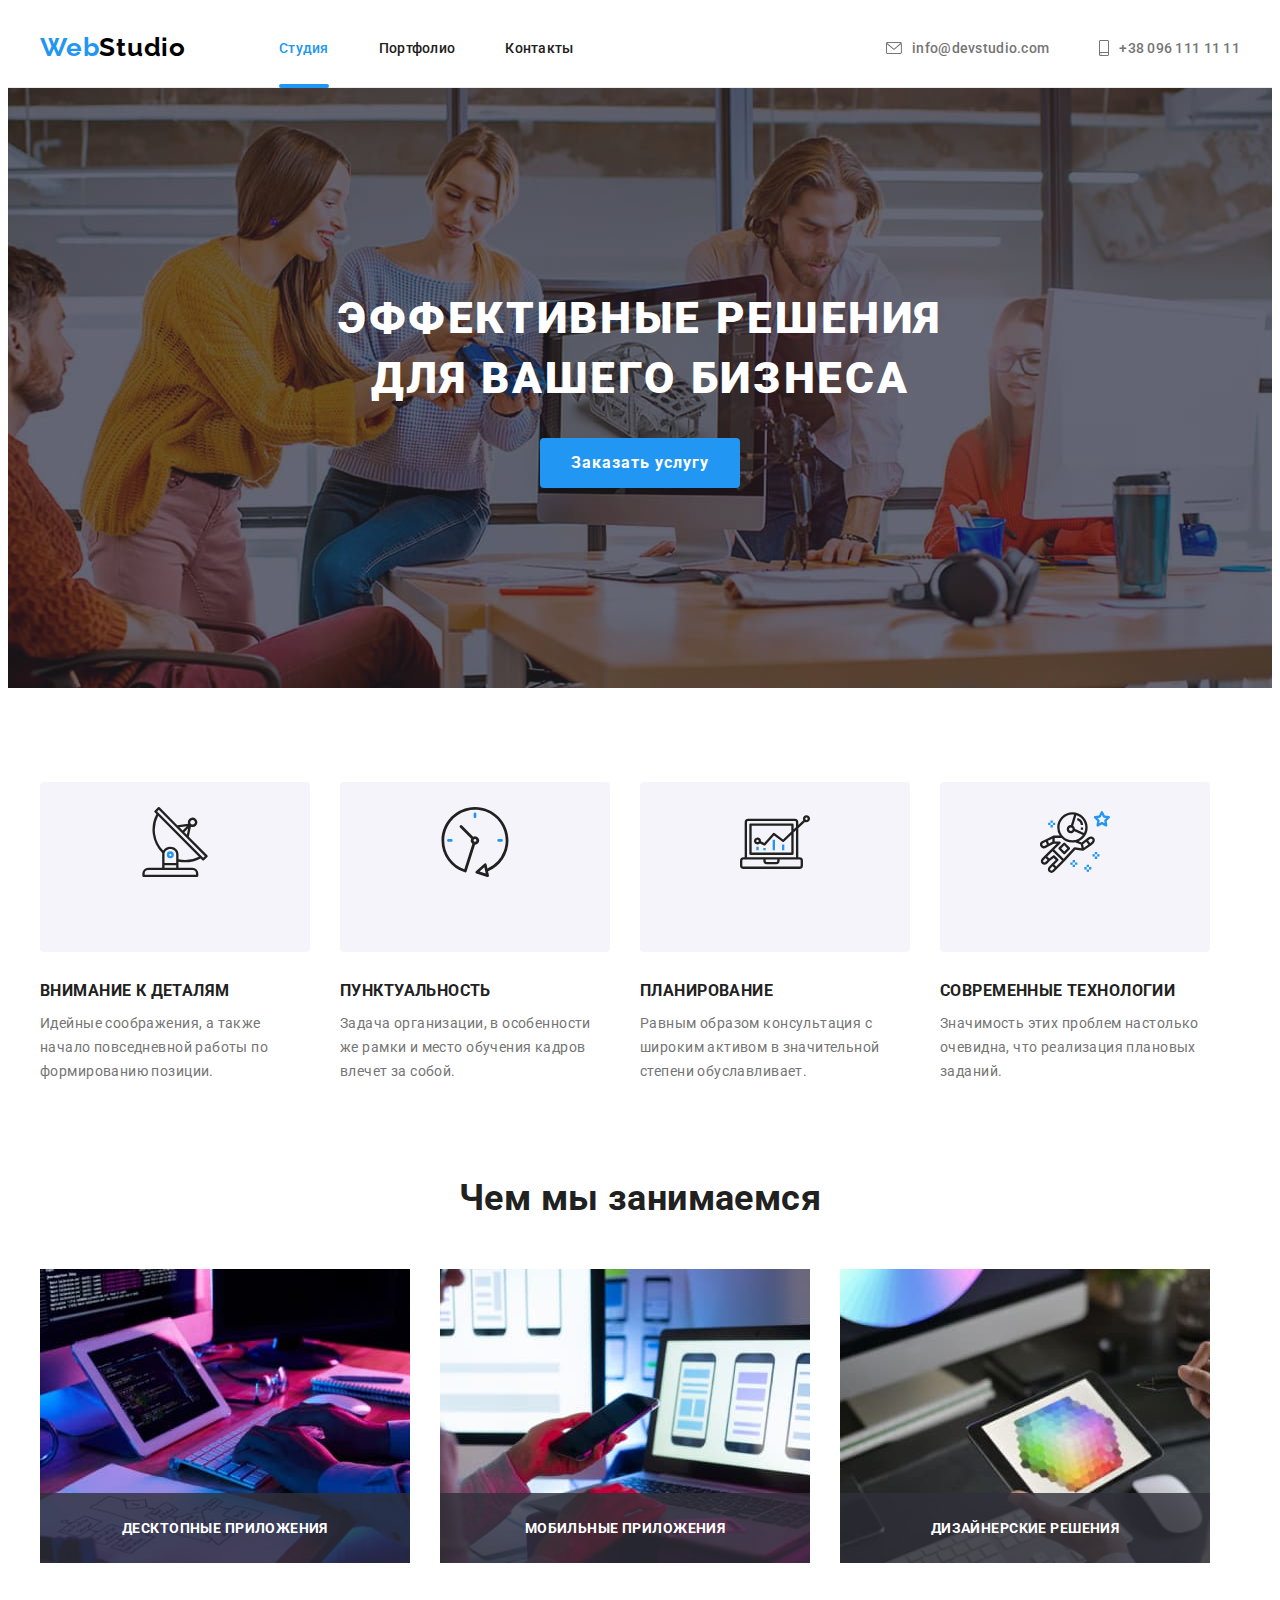
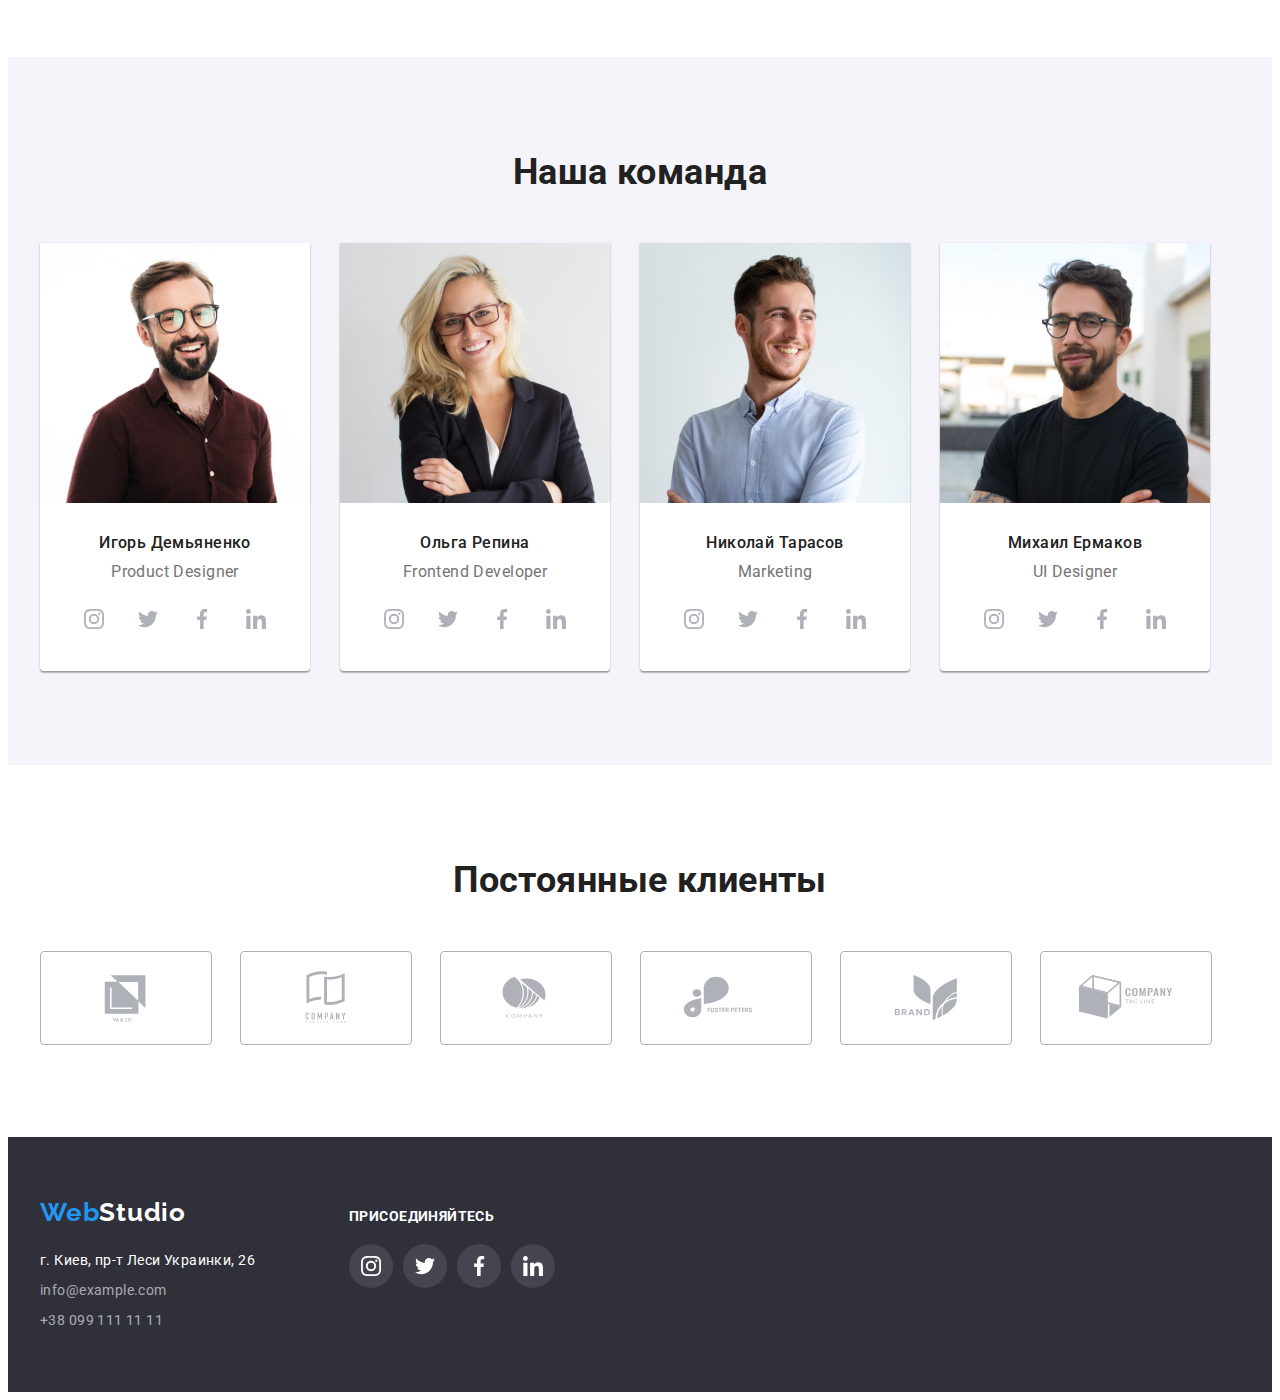
==== index.html @ 2c1c2d13 "Створює проект для HW6" ====
<!DOCTYPE html>
<html lang="ru">
  <head>
    <meta charset="UTF-8" />
    <meta http-equiv="X-UA-Compatible" content="IE=edge" />
    <meta name="viewport" content="width=device-width, initial-scale=1.0" />
    <link rel="preconnect" href="https://fonts.googleapis.com" />
    <link rel="preconnect" href="https://fonts.gstatic.com" crossorigin />
    <link
      href="https://fonts.googleapis.com/css2?family=Raleway:wght@700&family=Roboto:wght@400;500;700;900&display=swap"
      rel="stylesheet"
    />
    <link
      rel="stylesheet"
      href="https://cdnjs.cloudflare.com/ajax/libs/modern-normalize/1.1.0/modern-normalize.min.css"
      integrity="sha512-wpPYUAdjBVSE4KJnH1VR1HeZfpl1ub8YT/NKx4PuQ5NmX2tKuGu6U/JRp5y+Y8XG2tV+wKQpNHVUX03MfMFn9Q=="
      crossorigin="anonymous"
      referrerpolicy="no-referrer"
    />
    <link rel="stylesheet" href="./css/styles.css" />
    <title>WebStudio</title>
  </head>

  <body>
    <!-- Шапка сайта -->
    <header class="header">
      <div class="container header-container">
        <a href="./index.html" class="logo link">Web<span class="logo2">Studio</span></a>
        <nav>
          <ul class="nav-list list">
            <li class="nav-list-item">
              <a href="./index.html" class="link nav-link current">Студия</a>
            </li>
            <li class="nav-list-item">
              <a href="./portfolio.html" class="link nav-link">Портфолио</a>
            </li>
            <li class="nav-list-item"><a href="" class="link nav-link">Контакты</a></li>
          </ul>
        </nav>
        <ul class="list header-contact">
          <li class="header-contact-item">
            <a href="mailto:info@devstudio.com" class="link nav-link-mail">
              <svg class="header-contact-icon" width="16" height="12">
                <use href="./images/icons.svg#icon-envelope"></use>
              </svg>
              info@devstudio.com
            </a>
          </li>
          <li class="header-contact-item">
            <a href="tel:+380961111111" class="link nav-link-tel">
              <svg class="header-contact-icon" width="10" height="16">
                <use href="./images/icons.svg#icon-smartphone"></use>
              </svg>
              +38 096 111 11 11
            </a>
          </li>
        </ul>
      </div>
    </header>

    <!-- Основной контент -->
    <main>
      <!-- Главный заголовок -->
      <section class="hero">
        <div class="container hero-container">
          <h1 class="hero-title">Эффективные решения для вашего бизнеса</h1>
          <button type="button" class="hero-btn" data-modal-open>Заказать услугу</button>
        </div>
      </section>
      <!-- Наши преимущества -->
      <section class="advantage">
        <div class="container advantage-container">
          <h2 class="advantage-title">Наши преимущества</h2>
          <ul class="advantage-list list">
            <li class="advantage-item">
              <div class="advantage-icon-bg">
                <svg width="70" height="70">
                  <use href="./images/icons.svg#icon-antenna"></use>
                </svg>
              </div>
              <h3 class="advantage-item-title">Внимание к деталям</h3>
              <p class="advantage-item-text">
                Идейные соображения, а также начало повседневной работы по формированию позиции.
              </p>
            </li>
            <li class="advantage-item">
              <div class="advantage-icon-bg">
                <svg width="70" height="70">
                  <use href="./images/icons.svg#icon-clock"></use>
                </svg>
              </div>
              <h3 class="advantage-item-title">Пунктуальность</h3>
              <p class="advantage-item-text">
                Задача организации, в особенности же рамки и место обучения кадров влечет за собой.
              </p>
            </li>
            <li class="advantage-item">
              <div class="advantage-icon-bg">
                <svg width="70" height="70">
                  <use href="./images/icons.svg#icon-diagram"></use>
                </svg>
              </div>
              <h3 class="advantage-item-title">Планирование</h3>
              <p class="advantage-item-text">
                Равным образом консультация с широким активом в значительной степени обуславливает.
              </p>
            </li>
            <li class="advantage-item">
              <div class="advantage-icon-bg">
                <svg width="70" height="70">
                  <use href="./images/icons.svg#icon-astronaut"></use>
                </svg>
              </div>
              <h3 class="advantage-item-title">Современные технологии</h3>
              <p class="advantage-item-text">
                Значимость этих проблем настолько очевидна, что реализация плановых заданий.
              </p>
            </li>
          </ul>
        </div>
      </section>
      <!-- Чем мы занимаемся -->
      <section class="work">
        <div class="container work-container">
          <h2 class="work-title">Чем мы занимаемся</h2>
          <ul class="list work-list">
            <li class="work-list-item">
              <img
                src="./images/img1.jpg"
                alt="Программист пишет код"
                width="370"
                class="work-list-img"
              />
              <h3 class="work-item-title">Десктопные приложения</h3>
            </li>
            <li class="work-list-item">
              <img
                src="./images/img2.jpg"
                alt="Девушка держит в руках телефон и работает за ноутбуком"
                width="370"
                class="work-list-img"
              />
              <h3 class="work-item-title">Мобильные приложения</h3>
            </li>
            <li class="work-list-item">
              <img
                src="./images/img3.jpg"
                alt="Девушка держит в руках планшет, на котором отображается палитра цветов"
                width="370"
                class="work-list-img"
              />
              <h3 class="work-item-title">Дизайнерские решения</h3>
            </li>
          </ul>
        </div>
      </section>
      <!-- Наша команда -->
      <section class="team">
        <div class="container team-container">
          <h2 class="team-title">Наша команда</h2>
          <ul class="list team-list">
            <li class="team-list-item">
              <img
                src="./images/team1.jpg"
                alt="Фото Игоря Демьяненко"
                width="270"
                class="team-list-img"
              />
              <div class="team-card-title">
                <h3 class="team-item-title">Игорь Демьяненко</h3>
                <p class="team-item-text">Product Designer</p>
                <ul class="team-card-social-list">
                  <li class="social-list-item list">
                    <a href="" class="social-list-link">
                      <svg class="team-social-icon" width="20" height="20">
                        <use href="./images/icons.svg#icon-instagram"></use>
                      </svg>
                    </a>
                  </li>
                  <li class="social-list-item list">
                    <a href="" class="social-list-link">
                      <svg class="team-social-icon" width="20" height="20">
                        <use href="./images/icons.svg#icon-twitter"></use>
                      </svg>
                    </a>
                  </li>
                  <li class="social-list-item list">
                    <a href="" class="social-list-link">
                      <svg class="team-social-icon" width="20" height="20">
                        <use href="./images/icons.svg#icon-facebook"></use>
                      </svg>
                    </a>
                  </li>
                  <li class="social-list-item list">
                    <a href="" class="social-list-link">
                      <svg class="team-social-icon" width="20" height="20">
                        <use href="./images/icons.svg#icon-linkedin"></use>
                      </svg>
                    </a>
                  </li>
                </ul>
              </div>
            </li>
            <li class="team-list-item">
              <img
                src="./images/team2.jpg"
                alt="Фото Ольги Репиной"
                width="270"
                class="team-list-img"
              />
              <div class="team-card-title">
                <h3 class="team-item-title">Ольга Репина</h3>
                <p class="team-item-text">Frontend Developer</p>
                <ul class="team-card-social-list">
                  <li class="social-list-item list">
                    <a href="" class="social-list-link">
                      <svg class="team-social-icon" width="20" height="20">
                        <use href="./images/icons.svg#icon-instagram"></use>
                      </svg>
                    </a>
                  </li>
                  <li class="social-list-item list">
                    <a href="" class="social-list-link">
                      <svg class="team-social-icon" width="20" height="20">
                        <use href="./images/icons.svg#icon-twitter"></use>
                      </svg>
                    </a>
                  </li>
                  <li class="social-list-item list">
                    <a href="" class="social-list-link">
                      <svg class="team-social-icon" width="20" height="20">
                        <use href="./images/icons.svg#icon-facebook"></use>
                      </svg>
                    </a>
                  </li>
                  <li class="social-list-item list">
                    <a href="" class="social-list-link">
                      <svg class="team-social-icon" width="20" height="20">
                        <use href="./images/icons.svg#icon-linkedin"></use>
                      </svg>
                    </a>
                  </li>
                </ul>
              </div>
            </li>
            <li class="team-list-item">
              <img
                src="./images/team3.jpg"
                alt="Фото Николая Тарасова"
                width="270"
                class="team-list-img"
              />
              <div class="team-card-title">
                <h3 class="team-item-title">Николай Тарасов</h3>
                <p class="team-item-text">Marketing</p>
                <ul class="team-card-social-list">
                  <li class="social-list-item list">
                    <a href="" class="social-list-link">
                      <svg class="team-social-icon" width="20" height="20">
                        <use href="./images/icons.svg#icon-instagram"></use>
                      </svg>
                    </a>
                  </li>
                  <li class="social-list-item list">
                    <a href="" class="social-list-link">
                      <svg class="team-social-icon" width="20" height="20">
                        <use href="./images/icons.svg#icon-twitter"></use>
                      </svg>
                    </a>
                  </li>
                  <li class="social-list-item list">
                    <a href="" class="social-list-link">
                      <svg class="team-social-icon" width="20" height="20">
                        <use href="./images/icons.svg#icon-facebook"></use>
                      </svg>
                    </a>
                  </li>
                  <li class="social-list-item list">
                    <a href="" class="social-list-link">
                      <svg class="team-social-icon" width="20" height="20">
                        <use href="./images/icons.svg#icon-linkedin"></use>
                      </svg>
                    </a>
                  </li>
                </ul>
              </div>
            </li>
            <li class="team-list-item">
              <img
                src="./images/team4.jpg"
                alt="Фото Михаила Ермакова"
                width="270"
                class="team-list-img"
              />
              <div class="team-card-title">
                <h3 class="team-item-title">Михаил Ермаков</h3>
                <p class="team-item-text">UI Designer</p>
                <ul class="team-card-social-list">
                  <li class="social-list-item list">
                    <a href="" class="social-list-link">
                      <svg class="team-social-icon" width="20" height="20">
                        <use href="./images/icons.svg#icon-instagram"></use>
                      </svg>
                    </a>
                  </li>
                  <li class="social-list-item list">
                    <a href="" class="social-list-link">
                      <svg class="team-social-icon" width="20" height="20">
                        <use href="./images/icons.svg#icon-twitter"></use>
                      </svg>
                    </a>
                  </li>
                  <li class="social-list-item list">
                    <a href="" class="social-list-link">
                      <svg class="team-social-icon" width="20" height="20">
                        <use href="./images/icons.svg#icon-facebook"></use>
                      </svg>
                    </a>
                  </li>
                  <li class="social-list-item list">
                    <a href="" class="social-list-link">
                      <svg class="team-social-icon" width="20" height="20">
                        <use href="./images/icons.svg#icon-linkedin"></use>
                      </svg>
                    </a>
                  </li>
                </ul>
              </div>
            </li>
          </ul>
        </div>
      </section>
      <!-- Наши клиенты -->
      <section class="clients">
        <div class="container clients-container">
          <h2 class="clients-title">Постоянные клиенты</h2>
          <ul class="clients-list list">
            <li class="clients-list-item">
              <a href="" class="clients-list-link link">
                <svg class="clients-icon" width="106" height="60">
                  <use href="./images/icons.svg#icon-client1"></use>
                </svg>
              </a>
            </li>
            <li class="clients-list-item">
              <a href="" class="clients-list-link link">
                <svg class="clients-icon" width="106" height="60">
                  <use href="./images/icons.svg#icon-client2"></use>
                </svg>
              </a>
            </li>
            <li class="clients-list-item">
              <a href="" class="clients-list-link link">
                <svg class="clients-icon" width="106" height="60">
                  <use href="./images/icons.svg#icon-client3"></use>
                </svg>
              </a>
            </li>
            <li class="clients-list-item">
              <a href="" class="clients-list-link link">
                <svg class="clients-icon" width="106" height="60">
                  <use href="./images/icons.svg#icon-client4"></use>
                </svg>
              </a>
            </li>
            <li class="clients-list-item">
              <a href="" class="clients-list-link link">
                <svg class="clients-icon" width="106" height="60">
                  <use href="./images/icons.svg#icon-client5"></use>
                </svg>
              </a>
            </li>
            <li class="clients-list-item">
              <a href="" class="clients-list-link link">
                <svg class="clients-icon" width="106" height="60">
                  <use href="./images/icons.svg#icon-client6"></use>
                </svg>
              </a>
            </li>
          </ul>
        </div>
      </section>
    </main>

    <!-- Футер -->
    <footer class="footer">
      <div class="container footer-container">
        <div>
          <a href="./index.html" class="logo link logo-footer"
            >Web<span class="footer-logo2">Studio</span></a
          >
          <address class="address">
            <ul class="list address-list">
              <li class="address-list-item">
                <a
                  href="https://www.google.com/maps/place/%D0%B1%D1%83%D0%BB%D1%8C%D0%B2%D0%B0%D1%80+%D0%9B%D0%B5%D1%81%D1%96+%D0%A3%D0%BA%D1%80%D0%B0%D1%97%D0%BD%D0%BA%D0%B8,+26,+%D0%9A%D0%B8%D1%97%D0%B2,+02000/@50.4262953,30.5384616,18z/data=!4m13!1m7!3m6!1s0x40d4cf0e033ecbe9:0x57a4dffefec77da0!2z0LHRg9C70YzQstCw0YAg0JvQtdGB0ZYg0KPQutGA0LDRl9C90LrQuCwgMjYsINCa0LjRl9CyLCAwMjAwMA!3b1!8m2!3d50.4265807!4d30.5383858!3m4!1s0x40d4cf0e033ecbe9:0x57a4dffefec77da0!8m2!3d50.4265807!4d30.5383858?hl=uk"
                  target="_blank"
                  class="link footer-link"
                >
                  г. Киев, пр-т Леси Украинки, 26
                </a>
              </li>
              <li class="address-list-item">
                <a href="mailto:info@example.com" class="link footer-link transparency"
                  >info@example.com</a
                >
              </li>
              <li class="address-list-item">
                <a href="tel:+380991111111" class="link footer-link transparency"
                  >+38 099 111 11 11</a
                >
              </li>
            </ul>
          </address>
        </div>
        <div class="join">
          <h3 class="join-title">Присоединяйтесь</h3>
          <ul class="join-social-list">
            <li class="social-list-item list">
              <a href="" class="join-list-link link">
                <svg class="join-social-icon" width="20" height="20">
                  <use href="./images/icons.svg#icon-instagram"></use>
                </svg>
              </a>
            </li>
            <li class="social-list-item list">
              <a href="" class="join-list-link link">
                <svg class="join-social-icon" width="20" height="20">
                  <use href="./images/icons.svg#icon-twitter"></use>
                </svg>
              </a>
            </li>
            <li class="social-list-item list">
              <a href="" class="join-list-link link">
                <svg class="join-social-icon" width="20" height="20">
                  <use href="./images/icons.svg#icon-facebook"></use>
                </svg>
              </a>
            </li>
            <li class="social-list-item list">
              <a href="" class="join-list-link link">
                <svg class="join-social-icon" width="20" height="20">
                  <use href="./images/icons.svg#icon-linkedin"></use>
                </svg>
              </a>
            </li>
          </ul>
        </div>
      </div>
    </footer>

    <!-- Бэкдроп и модальное окно -->
    <div class="backdrop is-hidden" data-modal>
      <div class="modal">
        <button type="button" class="icon-close-modal" data-modal-close>
          <svg class="clients-icon" width="12" height="12">
            <use href="./images/icons.svg#icon-close-modal"></use>
          </svg>
        </button>
      </div>
    </div>
    <script src="./js/modal.js"></script>
  </body>
</html>
---- css/styles.css ----
:root {
  --bg-color: #ffffff;
  --title-text-color: #212121;
  --content-text-color: #757575;
  --text-hover-color: #2196f3;
  --btn-color: #2196f3;
  --btn-filter-color: #f5f4fa;
  --btn-color-hover: #188ce8;
  --btn-text-first-color: #ffffff;
  --btn-text-second-color: #212121;
  --logo2-color: #000000;
  --logo2-color-footer: #ffffff;
  --color-transparency: rgba(255, 255, 255, 0.6);
  --hero-bg-color: #c4c4c4;
  --hero-gradient: rgba(47, 48, 58, 0.4);
  --header-border-color: #ececec;
  --team-bg-color: #f5f4fa;
  --advantage-item-bg: #f5f4fa;
  --team-icon-color: #afb1b8;
  --team-icon-color-hover: #ffffff;
  --team-icon-bg-color-hover: #2196f3;
  --clients-item: #afb1b8;
  --clients-item-hover: #2196f3;
  --footer-bg-color: #2f303a;
  --join-icon-bg-color: rgba(255, 255, 255, 0.1);
  --cubic: cubic-bezier(0.4, 0, 0.2, 1);
}

body {
  font-family: 'Roboto', sans-serif;
  color: var(--content-text-color);
  font-size: 14px;
  font-weight: 400;
  letter-spacing: 0.03em;
  background-color: var(--bg-color);
}

/* ----------Убирает подчеркивание с линков---------- */
.link {
  text-decoration: none;
}
/* -----------Убирает маркеры в списках------------ */
.list {
  list-style: none;
}

/*------------- Делает картинки блочными элементами------------ */
img {
  display: block;
}

/* ----Сбрасывает отступы у заголовков, абзацев и списков---- */
p,
h1,
h2,
h3,
h4,
h5,
h6 {
  margin: 0;
}

ul {
  margin: 0;
  padding: 0;
}
/* ------------Контейнер ----------------*/
.container {
  width: 1200px;
  padding-left: 15px;
  padding-right: 15px;
  margin: 0 auto;
  /* outline: 1px solid black; */
}

/* ---------------LOGO-------------- */
.logo {
  margin-right: 93px;
  font-family: Raleway;
  font-weight: 700;
  font-size: 26px;
  line-height: calc(31 / 26);
  letter-spacing: 0.03em;
  color: var(--text-hover-color);
}

.logo2 {
  color: var(--logo2-color);
}

.footer-logo2 {
  color: var(--logo2-color-footer);
}

/* ------------------NAVIGATION------------------- */
.header {
  border-bottom: 1px solid var(--header-border-color);
}

.header-container {
  display: flex;
  align-items: center;
}

.nav-list {
  display: flex;
}

/* .nav-list-item {
} */

.header-contact {
  display: flex;
  align-items: center;
  margin-left: auto;
}

.header-contact-item:last-child {
  margin-left: 50px;
}

.nav-link {
  display: block;
  position: relative;
  padding-top: 32px;
  padding-bottom: 31px;
  font-weight: 500;
  line-height: calc(16 / 14);
  letter-spacing: 0.02em;
  color: var(--title-text-color);
  transition-property: color;
  transition-duration: 250ms;
  transition-timing-function: cubic-bezier(0.4, 0, 0.2, 1);
}
.nav-list-item:not(:last-child) {
  margin-right: 50px;
}

.nav-link:hover,
.nav-link:focus,
.nav-link-mail:hover,
.nav-link-mail:focus,
.nav-link-tel:hover,
.nav-link-tel:focus {
  color: var(--text-hover-color);
}

.nav-link-mail,
.nav-link-tel {
  display: flex;
  align-items: center;
  padding-top: 32px;
  padding-bottom: 31px;
  font-family: 'Roboto', sans-serif;
  font-weight: 500;
  font-size: 14px;
  line-height: calc(16 / 14);
  letter-spacing: 0.02em;
  color: var(--content-text-color);
  transition-property: color;
  transition-duration: 250ms;
  transition-timing-function: cubic-bezier(0.4, 0, 0.2, 1);
}

.header-contact-icon {
  margin-right: 10px;
  fill: currentColor;
}

.current {
  color: var(--text-hover-color);
}

.current::after {
  content: '';
  display: block;
  position: absolute;
  width: 100%;
  height: 4px;
  margin-top: 28px;
  background-color: var(--text-hover-color);
  border-radius: 2px;
}

/* -------------------HERO------------------ */

.hero {
  padding-top: 200px;
  padding-bottom: 200px;
  background-color: var(--hero-bg-color);
  background-image: linear-gradient(var(--hero-gradient), var(--hero-gradient)),
    url('../images/hero.jpg');
  background-repeat: no-repeat;
  background-position: center;
  background-size: 1600px;
}

.hero-title {
  margin: 0 auto 30px;
  width: 696px;
  font-weight: 900;
  font-size: 44px;
  line-height: calc(60 / 44);
  text-align: center;
  letter-spacing: 0.06em;
  text-transform: uppercase;
  color: var(--bg-color);
}

.hero-btn {
  display: block;
  margin: 0 auto;
  cursor: pointer;
  width: 200px;
  height: 50px;
  border-radius: 4px;
  background-color: var(--btn-color);
  border: none;
  font-family: Roboto;
  font-weight: 700;
  font-size: 16px;
  line-height: calc(30 / 16);
  text-align: center;
  letter-spacing: 0.06em;
  color: var(--btn-text-first-color);
  transition-property: background-color;
  transition-duration: 250ms;
  transition-timing-function: cubic-bezier(0.4, 0, 0.2, 1);
}

.hero-btn:focus,
.hero-btn:hover {
  background-color: var(--btn-color-hover);
}

/* ---------------ADVANTAGES------------- */
.advantage {
  padding-top: 94px;
}

.advantage-list {
  display: flex;
}

.advantage-item {
  width: 270px;
}

.advantage-icon-bg {
  display: flex;
  padding-top: 25px;
  padding-right: 100px;
  padding-bottom: 25px;
  padding-left: 100px;
  height: 120px;
  margin-bottom: 30px;
  background-color: var(--advantage-item-bg);
  border-radius: 4px;
}

.advantage-item:not(:last-child) {
  margin-right: 30px;
}

.advantage-title {
  position: absolute;
  white-space: nowrap;
  width: 1px;
  height: 1px;
  overflow: hidden;
  border: 0;
  padding: 0;
  clip: rect(0 0 0 0);
  clip-path: inset(50%);
  margin: -1px;
}

.advantage-item-title {
  margin-bottom: 10px;
  font-weight: 700;
  line-height: calc(16 / 14);
  text-transform: uppercase;
  color: var(--title-text-color);
}

.advantage-item-text {
  line-height: calc(24 / 14);
}

/* -------------OUR WORK------------- */
.work {
  padding-top: 94px;
  padding-bottom: 94px;
}

.work-title {
  margin-bottom: 50px;
  text-align: center;
  font-weight: 700;
  font-size: 36px;
  line-height: calc(42 / 36);
  color: var(--title-text-color);
}

.work-list {
  display: flex;
}

.work-list-item {
  position: relative;
}

.work-list-item:not(:last-child) {
  margin-right: 30px;
}

.work-item-title {
  position: absolute;
  width: 100%;
  bottom: 0;
  font-style: normal;
  font-weight: 700;
  font-size: 14px;
  line-height: calc(16 / 14);
  text-align: center;
  text-transform: uppercase;
  color: var(--btn-text-first-color);
  padding-top: 27px;
  padding-bottom: 27px;
  background-color: rgba(47, 48, 58, 0.8);
}

/* ---------------OUR TEAM----------- */
.team {
  padding-top: 94px;
  padding-bottom: 94px;
  background-color: var(--team-bg-color);
}

.team-title {
  text-align: center;
  margin-bottom: 50px;
  font-weight: 700;
  font-size: 36px;
  line-height: calc(42 / 36);
  color: var(--title-text-color);
}

.team-list {
  display: flex;
}

.team-list-item {
  width: 270px;
}

.team-list-item:not(:last-child) {
  margin-right: 30px;
}

.team-card-title {
  padding-top: 30px;
  padding-bottom: 30px;
  padding-left: 32px;
  padding-right: 32px;
  background-color: #ffffff;
  box-shadow: 0px 1px 3px rgba(0, 0, 0, 0.12), 0px 1px 1px rgba(0, 0, 0, 0.14),
    0px 2px 1px rgba(0, 0, 0, 0.2);
  border-radius: 0px 0px 4px 4px;
}
.team-list-img {
  box-shadow: 0px 1px 3px rgba(0, 0, 0, 0.12), 0px 1px 1px rgba(0, 0, 0, 0.14),
    0px 2px 1px rgba(0, 0, 0, 0.2);
}

.team-item-title {
  text-align: center;
  margin-bottom: 10px;
  font-weight: 500;
  font-size: 16px;
  line-height: calc(19 / 16);
  color: var(--title-text-color);
}
.team-item-text {
  text-align: center;
  font-size: 16px;
  line-height: calc(19 / 16);
}

.team-card-social-list {
  display: flex;
  justify-content: center;
  margin-top: 16px;
}

.social-list-item:not(:last-child) {
  margin-right: 10px;
}

.social-list-link {
  display: flex;
  justify-content: center;
  align-items: center;
  width: 44px;
  height: 44px;
  border-radius: 50%;
  background-color: var(--bg-color);
  color: var(--team-icon-color);
  transition: background-color 250ms cubic-bezier(0.4, 0, 0.2, 1),
    color 250ms cubic-bezier(0.4, 0, 0.2, 1);
}

.social-list-link:hover,
.social-list-link:focus {
  background-color: var(--team-icon-bg-color-hover);
  color: var(--bg-color);
}

.team-social-icon {
  fill: currentColor;
}

/* --------------CLIENTS-------------- */

.clients {
  padding-top: 94px;
  padding-bottom: 94px;
  background-color: var(--bg-color);
}

.clients-title {
  text-align: center;
  margin-bottom: 50px;
  font-weight: 700;
  font-size: 36px;
  line-height: calc(42 / 36);
  color: var(--title-text-color);
}

.clients-list {
  display: flex;
}

.clients-list-item {
  width: 170px;
  height: 92px;
}

.clients-list-item:not(:last-child) {
  margin-right: 30px;
}

.clients-list-link {
  display: flex;
  width: 100%;
  height: 100%;
  justify-content: center;
  align-items: center;
  border: 1px solid var(--clients-item);
  border-radius: 4px;
  color: var(--clients-item);
  transition: border 250ms cubic-bezier(0.4, 0, 0.2, 1), color 250ms cubic-bezier(0.4, 0, 0.2, 1);
}

.clients-list-link:hover,
.clients-list-link:focus {
  border: 1px solid var(--clients-item-hover);
  color: var(--clients-item-hover);
}

.clients-icon {
  fill: currentColor;
}

/* ------------   FOOTER------------- */
.footer {
  padding-top: 60px;
  padding-bottom: 60px;
  background-color: var(--footer-bg-color);
}

.footer-container {
  display: flex;
  align-items: baseline;
}

.join {
  margin-left: 70px;
}

.join-social-list {
  display: flex;
  justify-content: center;
}

.join-list-link {
  display: flex;
  justify-content: center;
  align-items: center;
  width: 44px;
  height: 44px;
  border-radius: 50%;
  background-color: var(--join-icon-bg-color);
  color: var(--team-icon-color);
  transition-property: background-color;
  transition-duration: 250ms;
  transition-timing-function: cubic-bezier(0.4, 0, 0.2, 1);
}

.join-list-link:hover,
.join-list-link:focus {
  background-color: var(--team-icon-bg-color-hover);
}

.join-social-icon {
  fill: var(--logo2-color-footer);
}

.address {
  margin-top: 20px;
}

.address-list-item:not(:last-child) {
  margin-bottom: 6px;
}

.footer-link {
  font-style: normal;
  line-height: calc(24 / 14);
  color: var(--btn-text-first-color);
  transition-property: color;
  transition-duration: 250ms;
  transition-timing-function: cubic-bezier(0.4, 0, 0.2, 1);
}

.footer-link:hover,
.footer-link:focus {
  color: var(--text-hover-color);
}

.transparency {
  color: var(--color-transparency);
}

.join-title {
  margin-bottom: 20px;
  font-weight: 700;
  font-size: 14px;
  line-height: calc(16 / 14);
  text-transform: uppercase;
  color: var(--logo2-color-footer);
}

/* ------------BACKDROP AND MODAL----------------- */

.backdrop {
  position: fixed;
  top: 0;
  left: 0;
  width: 100%;
  height: 100%;
  background-color: rgba(0, 0, 0, 0.2);
  opacity: 1;
  transition: opacity 250ms var(--cubic);
}

.backdrop.is-hidden {
  visibility: hidden;
  opacity: 0;
  pointer-events: none;
}

.backdrop.is-hidden .modal {
  transform: translate(-50%, -50%) translateY(-40px);
}

.modal {
  position: absolute;
  width: 528px;
  height: 581px;
  top: 50%;
  left: 50%;
  transform: translate(-50%, -50%) translateY(0px);
  background-color: var(--bg-color);
  box-shadow: 0px 1px 3px rgba(0, 0, 0, 0.12), 0px 1px 1px rgba(0, 0, 0, 0.14),
    0px 2px 1px rgba(0, 0, 0, 0.2);
  border-radius: 4px;
  transition: transform 250ms var(--cubic);
}

.icon-close-modal {
  display: flex;
  justify-content: center;
  align-items: center;
  position: absolute;
  top: 8px;
  right: 8px;
  width: 30px;
  height: 30px;
  padding: 0;
  border-radius: 50%;
  background-color: var(--bg-color);
  border: 1px solid rgba(0, 0, 0, 0.1);
}

/* -----------------PORTFOLIO--------------------- */

.portfolio {
  padding-top: 94px;
  padding-bottom: 94px;
}

.portfolio-list {
  display: flex;
  flex-wrap: wrap;
  margin-top: -30px;
  margin-left: -30px;
}

.portfolio-list > .portfolio-list-item {
  flex-basis: calc(100% / var(--number-of-cards) - 30px);
  margin-top: 30px;
  margin-left: 30px;
}
/* ----------FILTER BUTTON---------- */

.button-list {
  display: flex;
  justify-content: center;
  margin-bottom: 50px;
}

.button-list-item:not(:last-child) {
  margin-right: 8px;
}

.filter-btn {
  padding-top: 6px;
  padding-right: 22px;
  padding-bottom: 6px;
  padding-left: 22px;
  cursor: pointer;
  border-radius: 4px;
  background-color: var(--btn-filter-color);
  border: none;
  font-family: Roboto;
  font-weight: 500;
  font-size: 16px;
  line-height: calc(26 / 16);
  text-align: center;
  letter-spacing: 0.03em;
  color: var(--title-text-color);
  transition: background-color 250ms var(--cubic), color 250ms var(--cubic),
    box-shadow 250ms var(--cubic);
}

.filter-btn:hover,
.filter-btn:focus {
  box-shadow: 0px 3px 1px rgba(0, 0, 0, 0.1), 0px 1px 2px rgba(0, 0, 0, 0.08),
    0px 2px 2px rgba(0, 0, 0, 0.12);
  background-color: var(--btn-color);
  color: var(--btn-text-first-color);
}

.btn-current {
  background-color: var(--btn-color);
  color: var(--btn-text-first-color);
}
/* --------------PORTFOLIO TITLE----------------- */
.portfolio-title {
  position: absolute;
  white-space: nowrap;
  width: 1px;
  height: 1px;
  overflow: hidden;
  border: 0;
  padding: 0;
  clip: rect(0 0 0 0);
  clip-path: inset(50%);
  margin: -1px;
}

/* ---------------PORTFOLIO ITEMS----------------- */

.card-title {
  padding-top: 20px;
  padding-left: 24px;
  padding-right: 24px;
  padding-bottom: 20px;
  border: 1px solid #eeeeee;
  border-top-color: transparent;
}

.portfolio-item {
  display: block;
  position: relative;
  transition: box-shadow 250ms var(--cubic);
}

.overflow-hidden {
  position: absolute;
  top: 0;
  left: 0;
  width: 100%;
  height: 294px;
  overflow: hidden;
}

.overlay {
  padding: 63px 24px;
  font-size: 18px;
  line-height: calc(28 / 18);
  color: var(--btn-text-first-color);
  background-color: rgba(33, 150, 243, 0.9);
  transform: translateY(100%);
  transition: transform 250ms var(--cubic);
}

.portfolio-item:hover {
  box-shadow: 0px 1px 1px rgba(0, 0, 0, 0.12), 0px 4px 4px rgba(0, 0, 0, 0.06),
    1px 4px 6px rgba(0, 0, 0, 0.16);
}

.portfolio-item:hover .overlay {
  transform: translateY(0%);
}

.portfolio-item-title {
  font-weight: 700;
  font-size: 18px;
  line-height: calc(36 / 18);
  letter-spacing: 0.06em;
  color: var(--title-text-color);
}

.portfolio-item-text {
  margin-top: 4px;
  font-size: 16px;
  line-height: calc(30 / 16);
  color: var(--content-text-color);
}
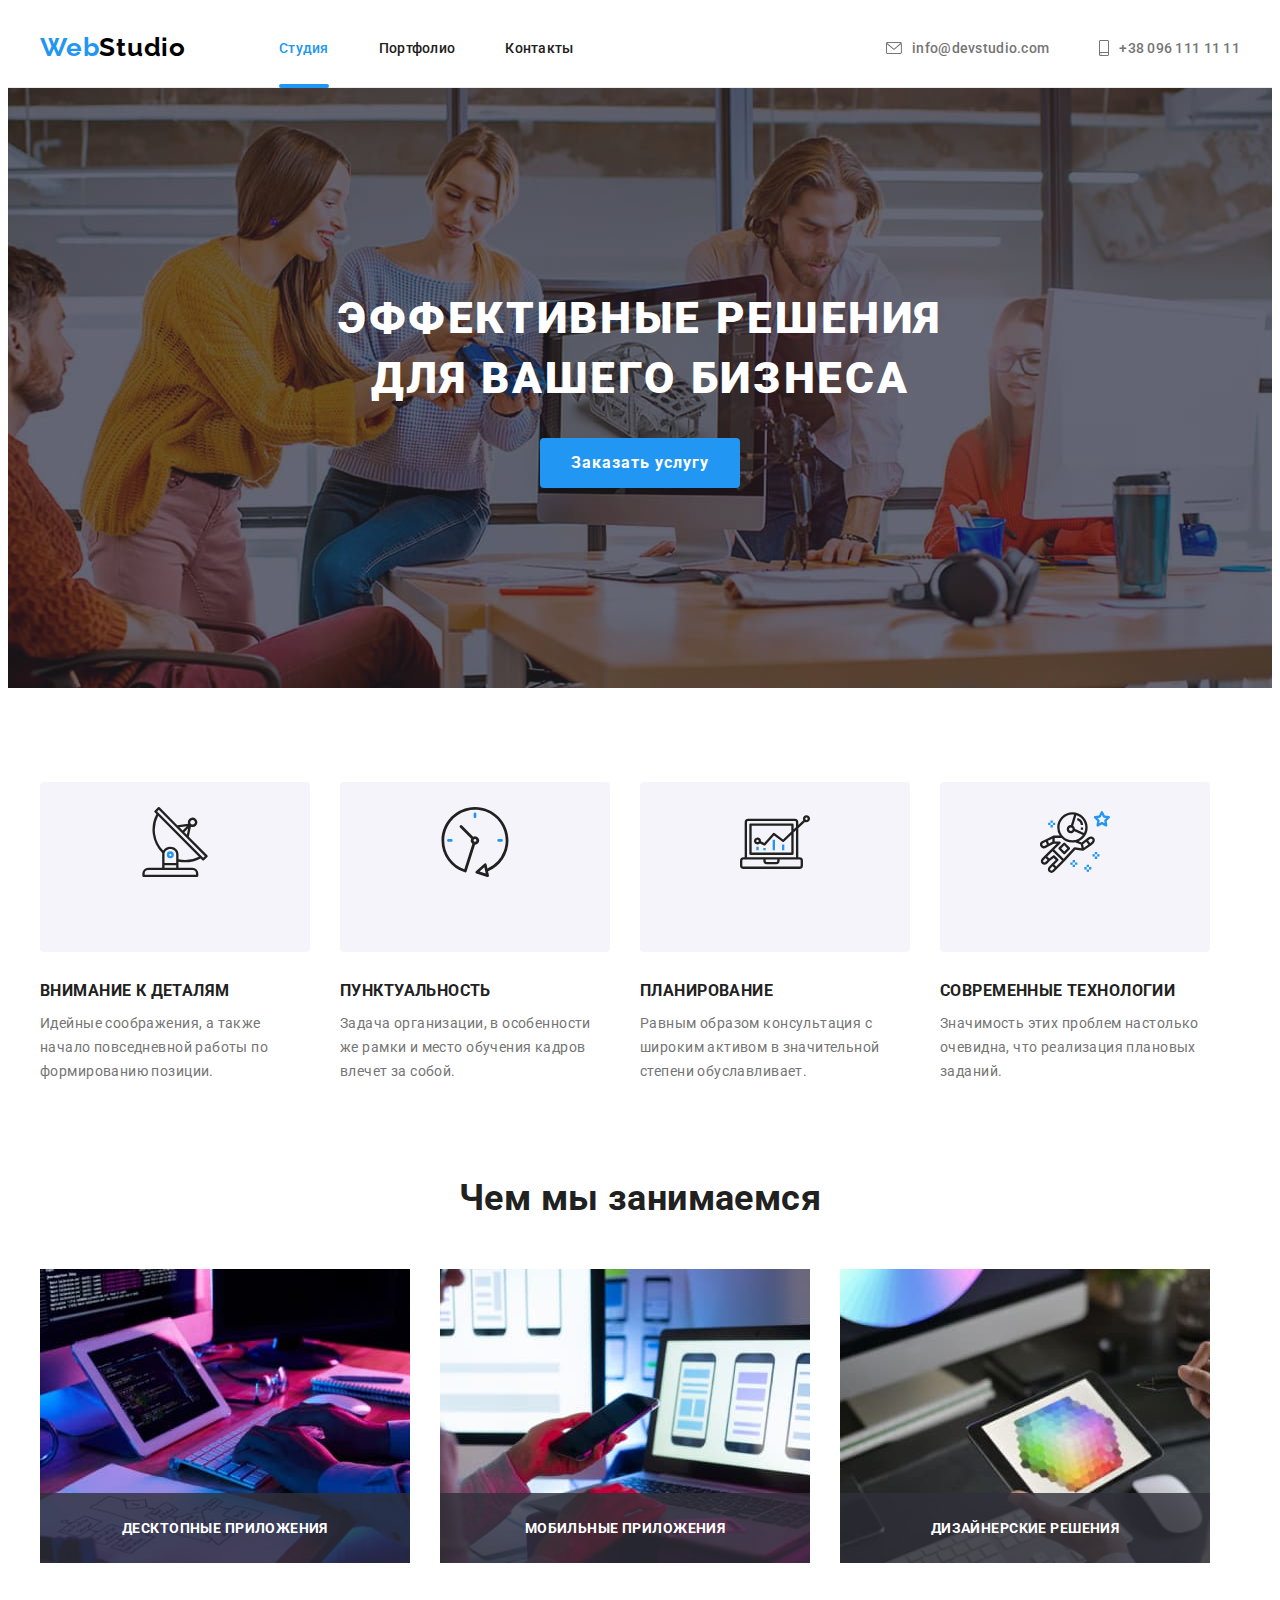
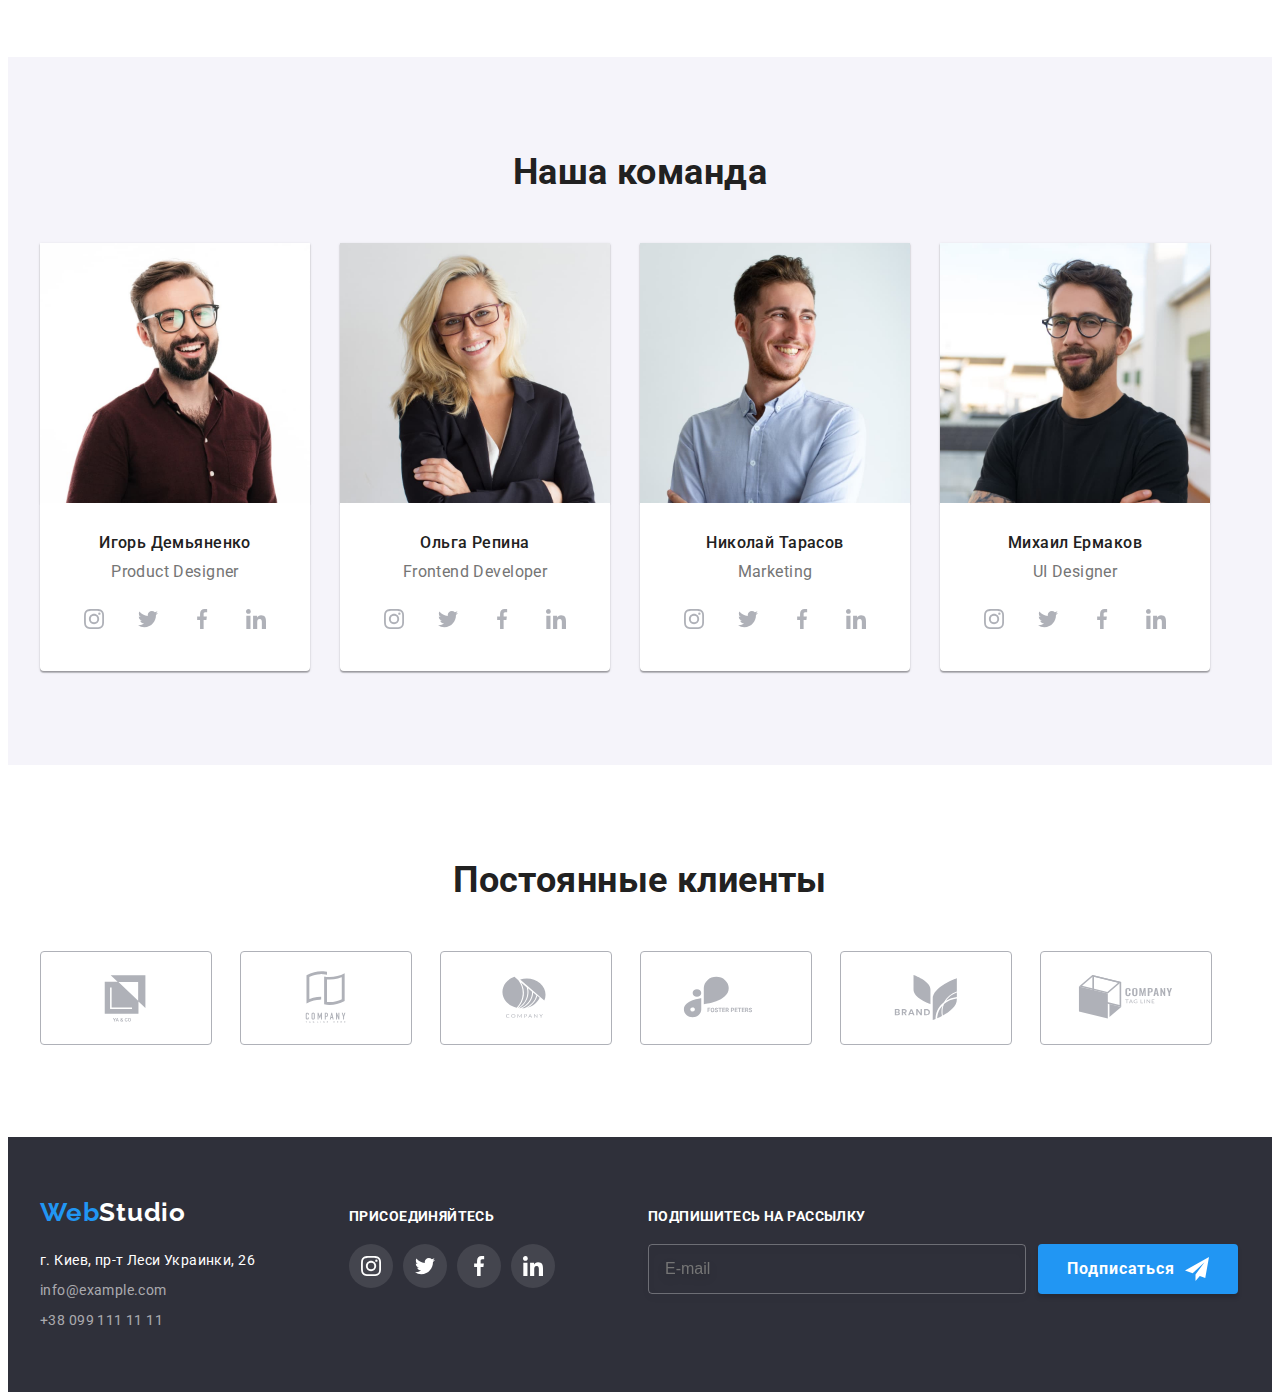
==== commit 20546e43: "Додає та стилізує форму для підписки у футері" ====
--- a/index.html
+++ b/index.html
@@ -385,6 +385,7 @@
     <!-- Футер -->
     <footer class="footer">
       <div class="container footer-container">
+        <!-- Логотип и адрес -->
         <div>
           <a href="./index.html" class="logo link logo-footer"
             >Web<span class="footer-logo2">Studio</span></a
@@ -413,6 +414,8 @@
             </ul>
           </address>
         </div>
+
+        <!-- Присоединяйтесь -->
         <div class="join">
           <h3 class="join-title">Присоединяйтесь</h3>
           <ul class="join-social-list">
@@ -445,6 +448,25 @@
               </a>
             </li>
           </ul>
+        </div>
+
+        <!-- Подписаться на рассылку -->
+        <div class="subscription">
+          <h3 class="subscription-title">Подпишитесь на рассылку</h3>
+          <form class="subscription-form">
+            <input
+              type="email"
+              name="subscription-mail"
+              class="subscription-mail"
+              placeholder="E-mail"
+            />
+            <button type="submit" class="subscription-btn">
+              Подписаться
+              <svg class="subscription-btn-icon" width="24" height="24">
+                <use href="./images/icons.svg#icon-subscription"></use>
+              </svg>
+            </button>
+          </form>
         </div>
       </div>
     </footer>
--- a/css/styles.css
+++ b/css/styles.css
@@ -516,6 +516,56 @@
   fill: var(--logo2-color-footer);
 }
 
+.subscription {
+  margin-left: 93px;
+}
+
+.subscription-form {
+  display: flex;
+}
+
+.subscription-mail {
+  width: 358px;
+  margin-right: 12px;
+  padding-left: 16px;
+  font-size: 16px;
+  line-height: calc (20 /16);
+  color: var(--color-transparency);
+  border: 1px solid rgba(255, 255, 255, 0.3);
+  filter: drop-shadow(0px 4px 4px rgba(0, 0, 0, 0.15));
+  border-radius: 4px;
+  background-color: transparent;
+}
+.subscription-btn {
+  display: flex;
+  justify-content: center;
+  align-items: center;
+  cursor: pointer;
+  width: 200px;
+  height: 50px;
+  padding: 0;
+  margin: 0;
+  border-radius: 4px;
+  background-color: var(--btn-color);
+  border: none;
+  box-shadow: 0px 4px 4px rgba(0, 0, 0, 0.15);
+  font-family: Roboto;
+  font-weight: 700;
+  font-size: 16px;
+  line-height: calc(30 / 16);
+  text-align: center;
+  letter-spacing: 0.06em;
+  color: var(--btn-text-first-color);
+
+  transition-property: background-color;
+  transition-duration: 250ms;
+  transition-timing-function: cubic-bezier(0.4, 0, 0.2, 1);
+}
+
+.subscription-btn-icon {
+  margin-left: 10px;
+}
+
 .address {
   margin-top: 20px;
 }
@@ -542,7 +592,8 @@
   color: var(--color-transparency);
 }
 
-.join-title {
+.join-title,
+.subscription-title {
   margin-bottom: 20px;
   font-weight: 700;
   font-size: 14px;
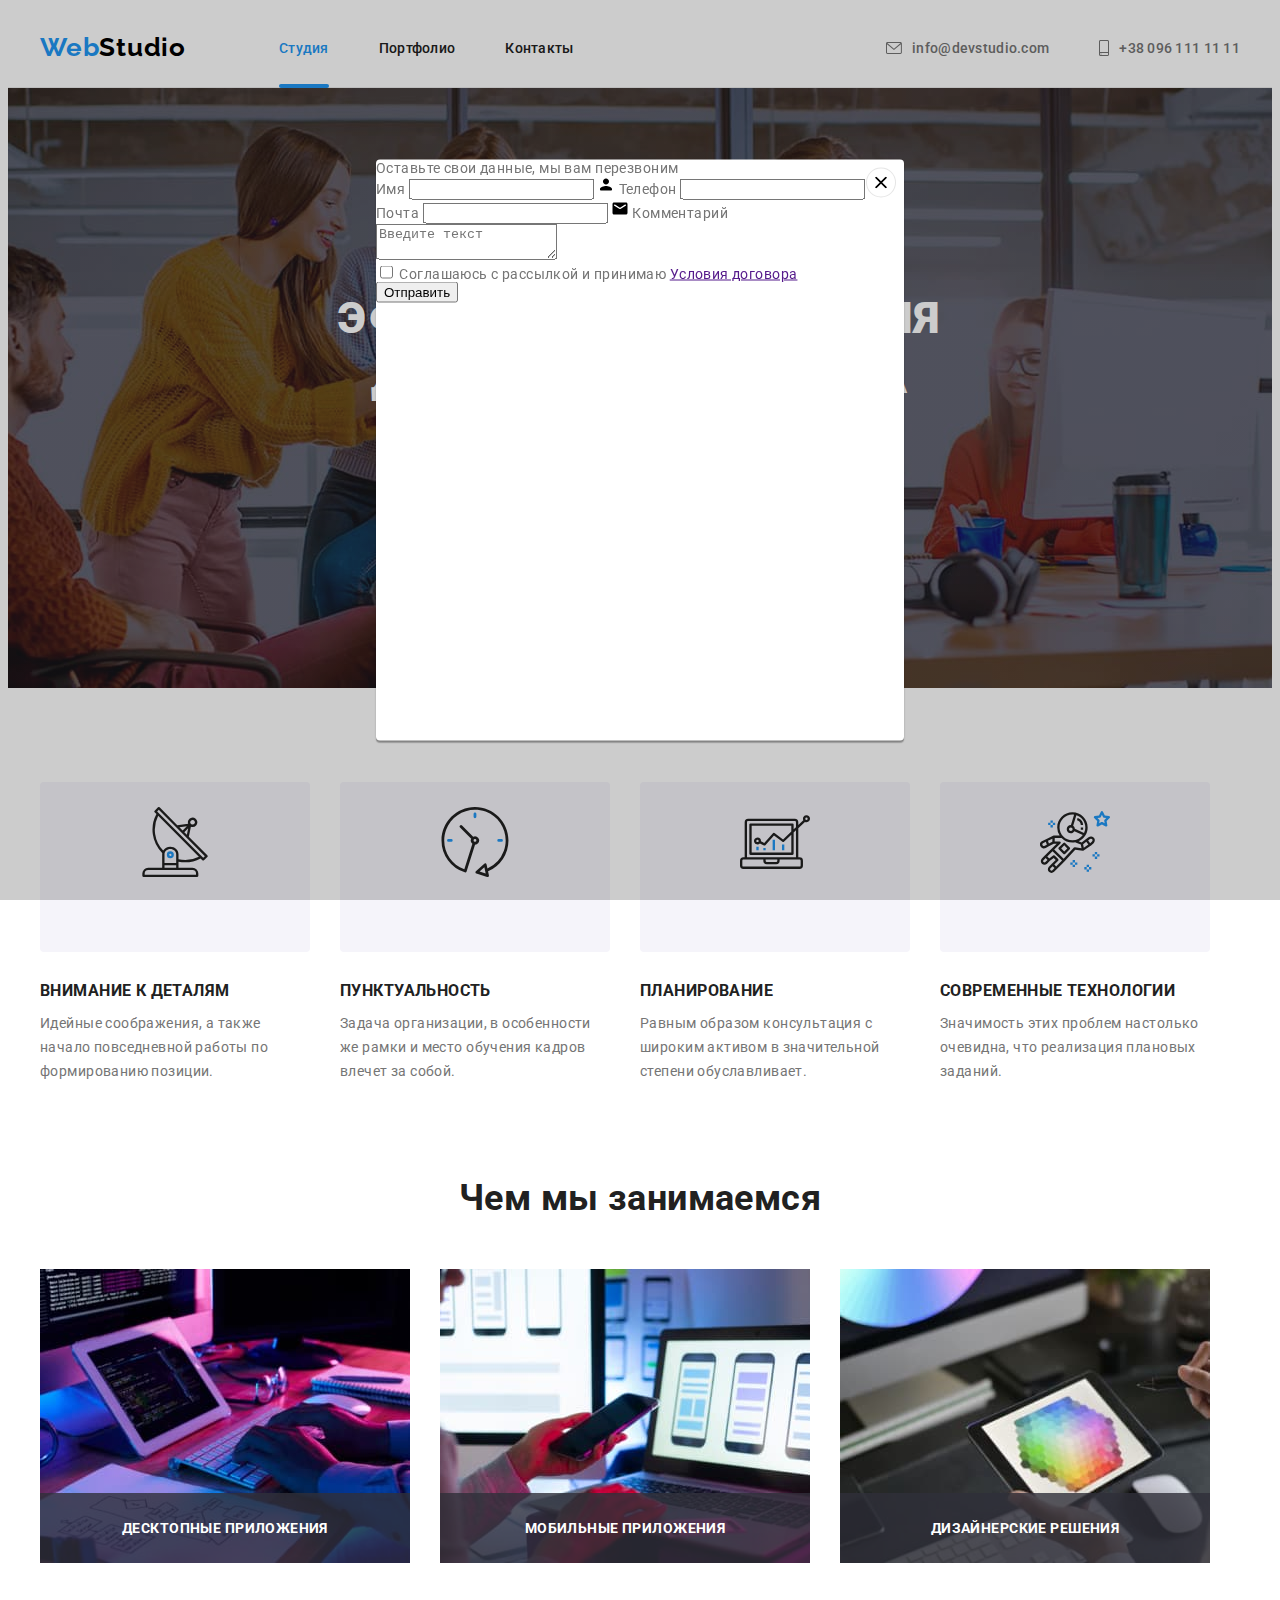
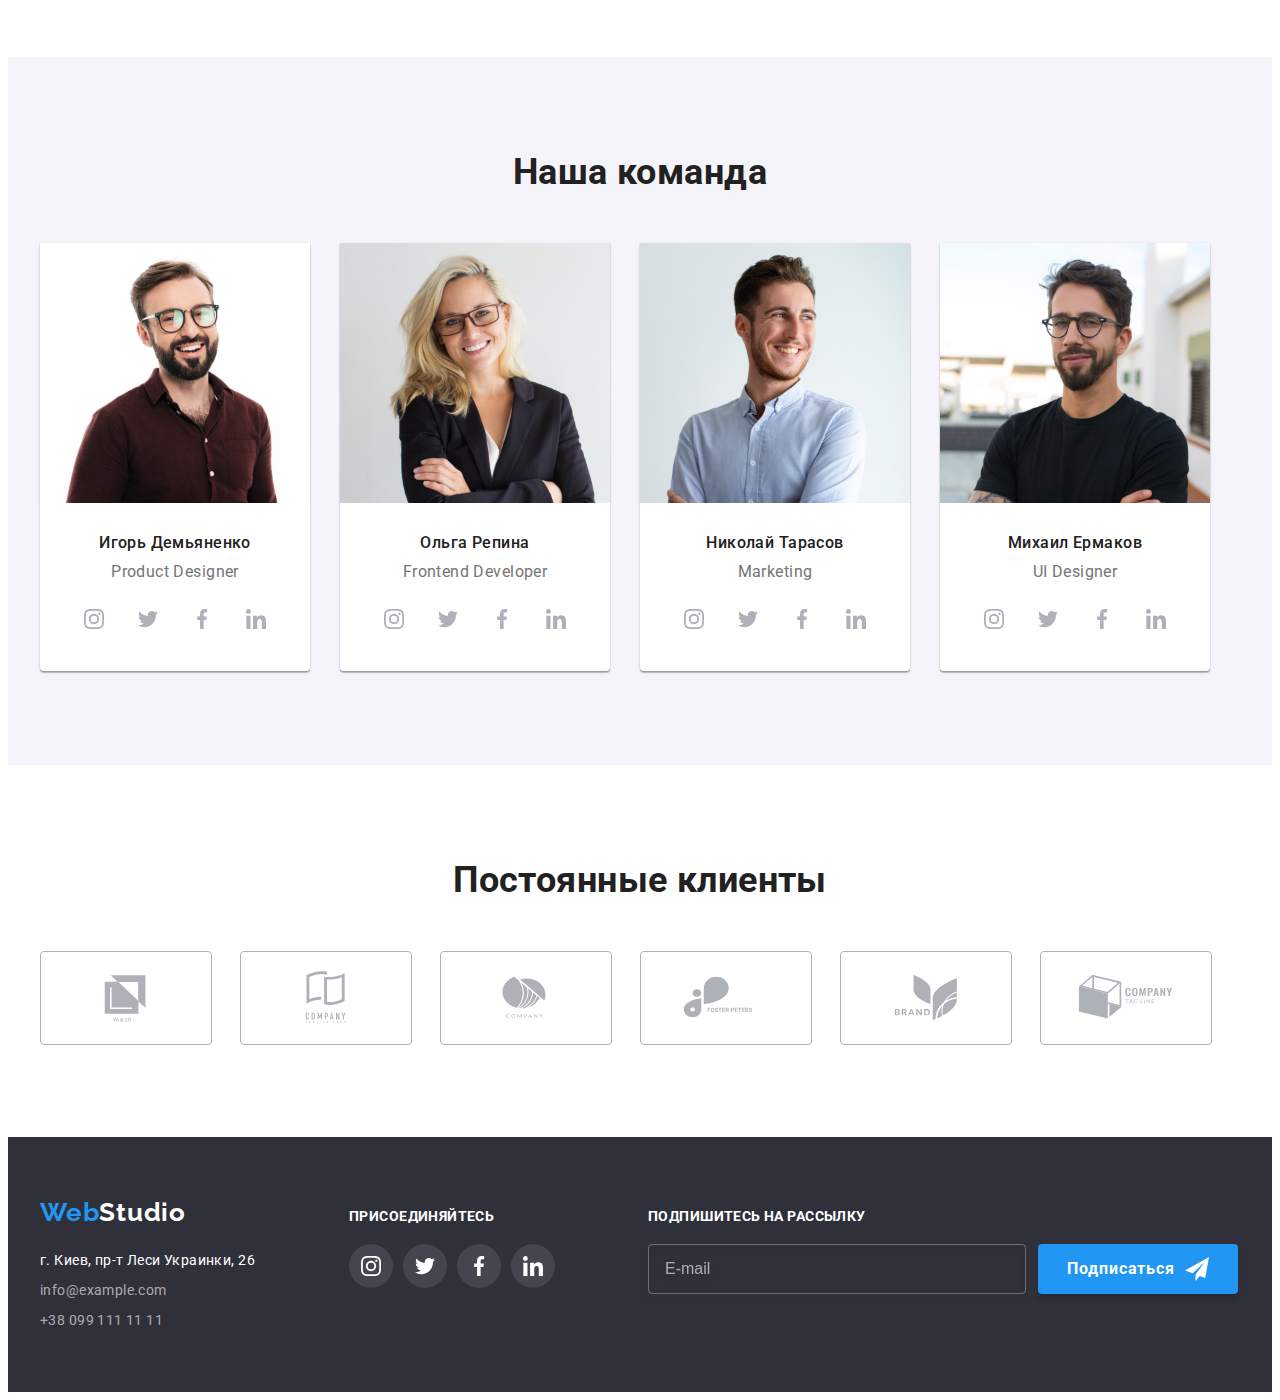
==== commit bd7ee74f: "Додає розмітку елементів форми" ====
--- a/index.html
+++ b/index.html
@@ -472,13 +472,58 @@
     </footer>
 
     <!-- Бэкдроп и модальное окно -->
-    <div class="backdrop is-hidden" data-modal>
+    <div class="backdrop is-hidde" data-modal>
       <div class="modal">
+        <p class="modal-title">Оставьте свои данные, мы вам перезвоним</p>
         <button type="button" class="icon-close-modal" data-modal-close>
-          <svg class="clients-icon" width="12" height="12">
+          <svg class="close-modal-icon" width="12" height="12">
             <use href="./images/icons.svg#icon-close-modal"></use>
           </svg>
         </button>
+        <form>
+          <label class="form-label"
+            >Имя
+            <input type="text" name="user-name" class="input" />
+            <svg class="input-icon" width="18" height="18">
+              <use href="./images/icons.svg#icon-form-person"></use>
+            </svg>
+          </label>
+
+          <label class="form-label"
+            >Телефон
+            <input type="tel" name="user-phone" class="input" />
+            <svg class="input-icon" width="18" height="18">
+              <use href="./images/icons.svg#icon-form-phone"></use>
+            </svg>
+          </label>
+
+          <label class="form-label"
+            >Почта
+            <input type="email" name="user-email" class="input" />
+            <svg class="input-icon" width="18" height="18">
+              <use href="./images/icons.svg#icon-form-email"></use>
+            </svg>
+          </label>
+
+          <label class="form-label"
+            >Комментарий
+            <textarea
+              name="user-comment"
+              class="form-comment"
+              placeholder="Введите текст"
+            ></textarea>
+          </label>
+
+          <div class="confirm">
+            <label class="confirm-label">
+              <input type="checkbox" name="confirm" class="checkbox" />
+              <span class="checkbox-icon"></span>
+              <span>Соглашаюсь с рассылкой и принимаю <a href="">Условия договора</a></span>
+            </label>
+          </div>
+
+          <button type="submit" class="confirm-btn">Отправить</button>
+        </form>
       </div>
     </div>
     <script src="./js/modal.js"></script>
--- a/css/styles.css
+++ b/css/styles.css
@@ -484,6 +484,8 @@
   align-items: baseline;
 }
 
+/* ============== JOIN SOCIAL ============= */
+
 .join {
   margin-left: 70px;
 }
@@ -516,6 +518,7 @@
   fill: var(--logo2-color-footer);
 }
 
+/* ============= SUBSCRIPTION ================= */
 .subscription {
   margin-left: 93px;
 }
@@ -529,12 +532,18 @@
   margin-right: 12px;
   padding-left: 16px;
   font-size: 16px;
-  line-height: calc (20 /16);
+  line-height: calc(20 / 16);
   color: var(--color-transparency);
   border: 1px solid rgba(255, 255, 255, 0.3);
   filter: drop-shadow(0px 4px 4px rgba(0, 0, 0, 0.15));
   border-radius: 4px;
   background-color: transparent;
+}
+
+.subscription-mail::placeholder {
+  font-size: 16px;
+  line-height: calc(20 / 16);
+  color: var(--color-transparency);
 }
 .subscription-btn {
   display: flex;
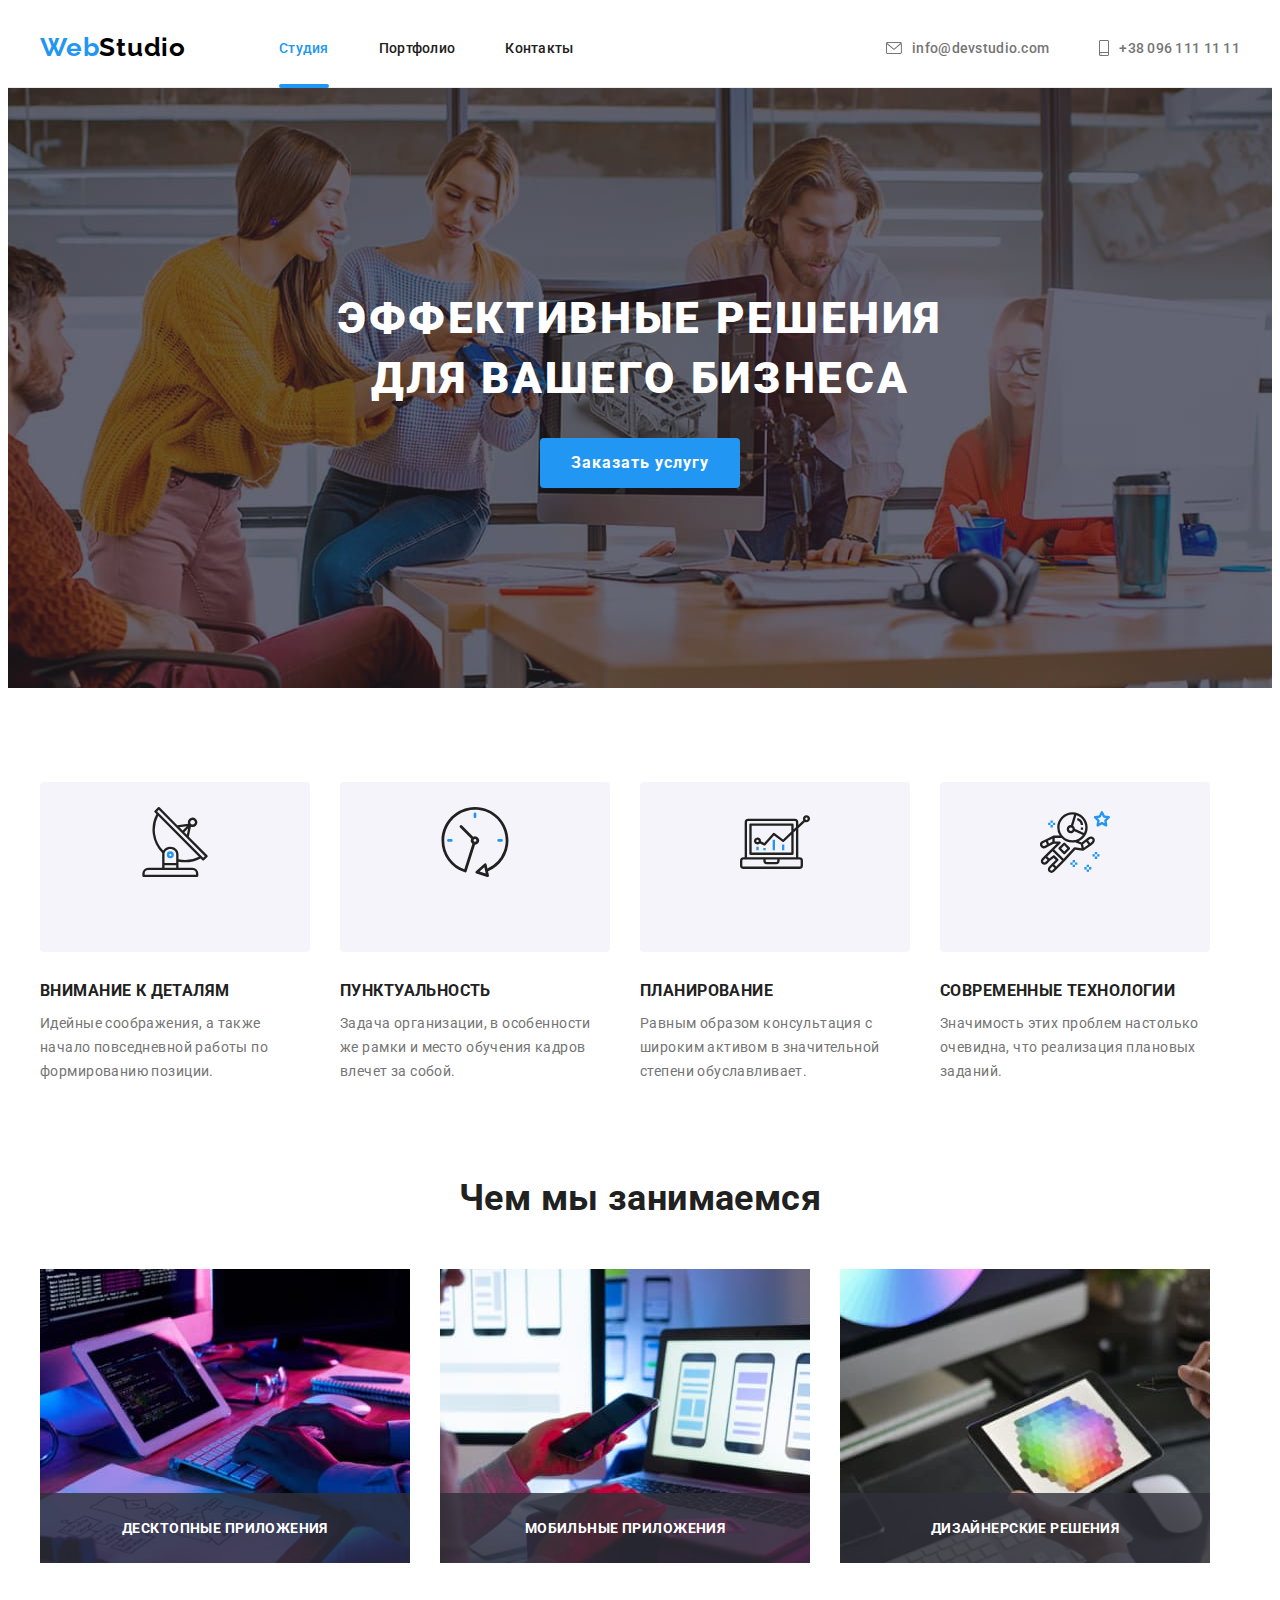
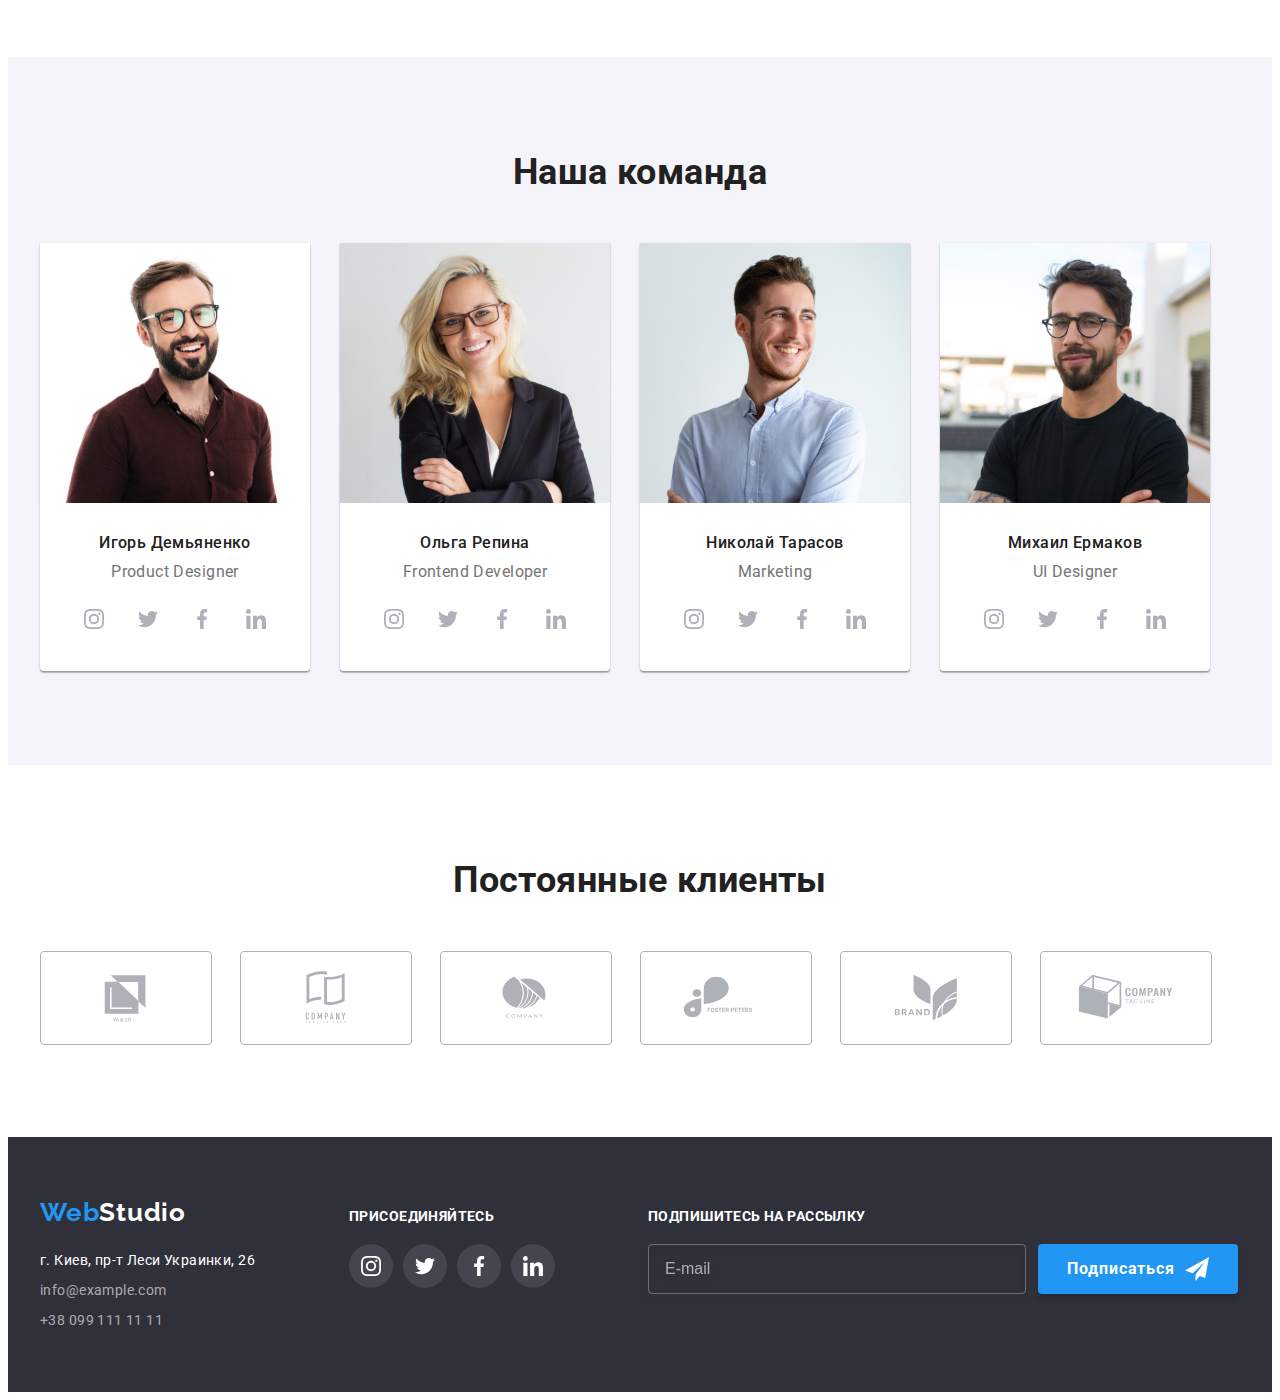
==== commit b1b739f3: "Додає клас is-hidden на модалку" ====
--- a/index.html
+++ b/index.html
@@ -472,7 +472,7 @@
     </footer>
 
     <!-- Бэкдроп и модальное окно -->
-    <div class="backdrop is-hidde" data-modal>
+    <div class="backdrop is-hidden" data-modal>
       <div class="modal">
         <p class="modal-title">Оставьте свои данные, мы вам перезвоним</p>
         <button type="button" class="icon-close-modal" data-modal-close>
--- a/css/styles.css
+++ b/css/styles.css
@@ -24,6 +24,8 @@
   --footer-bg-color: #2f303a;
   --join-icon-bg-color: rgba(255, 255, 255, 0.1);
   --cubic: cubic-bezier(0.4, 0, 0.2, 1);
+  --icon-close-modal-first-color: #000000;
+  --icon-close-modal-second-color: #2196f3;
 }
 
 body {
@@ -71,6 +73,19 @@
   padding-right: 15px;
   margin: 0 auto;
   /* outline: 1px solid black; */
+}
+
+.visually-hidden {
+  position: absolute;
+  white-space: nowrap;
+  width: 1px;
+  height: 1px;
+  overflow: hidden;
+  border: 0;
+  padding: 0;
+  clip: rect(0 0 0 0);
+  clip-path: inset(50%);
+  margin: -1px;
 }
 
 /* ---------------LOGO-------------- */
@@ -636,16 +651,164 @@
 
 .modal {
   position: absolute;
-  width: 528px;
-  height: 581px;
   top: 50%;
   left: 50%;
   transform: translate(-50%, -50%) translateY(0px);
+  width: 528px;
+  height: 581px;
+  padding: 40px;
   background-color: var(--bg-color);
   box-shadow: 0px 1px 3px rgba(0, 0, 0, 0.12), 0px 1px 1px rgba(0, 0, 0, 0.14),
     0px 2px 1px rgba(0, 0, 0, 0.2);
   border-radius: 4px;
   transition: transform 250ms var(--cubic);
+}
+
+.modal-title {
+  margin-bottom: 12px;
+  font-weight: 700;
+  font-size: 20px;
+  line-height: calc(23 / 20);
+  text-align: center;
+  color: var(--title-text-color);
+}
+
+.form-label {
+  position: relative;
+  display: block;
+  margin-bottom: 10px;
+  font-size: 12px;
+  line-height: calc(14 / 12);
+  letter-spacing: 0.01em;
+}
+
+.input {
+  display: block;
+  height: 40px;
+  margin-top: 4px;
+  padding-left: 42px;
+  width: 100%;
+  font-size: 16px;
+  border: 1px solid rgba(33, 33, 33, 0.2);
+  border-radius: 4px;
+  outline: none;
+  transition: border 250ms var(--cubic);
+}
+
+.input:focus {
+  border: 1px solid var(--icon-close-modal-second-color);
+}
+
+.input:focus + .input-icon {
+  fill: var(--icon-close-modal-second-color);
+}
+
+.input-icon {
+  position: absolute;
+  top: 50%;
+  left: 15px;
+  transform: translateY(0);
+  transition: fill 250ms var(--cubic);
+}
+
+.form-comment {
+  display: block;
+  width: 100%;
+  height: 120px;
+  margin-top: 4px;
+  padding: 12px 16px;
+  font-size: 14px;
+  line-height: calc(14 / 12);
+  letter-spacing: 0.01em;
+  border: 1px solid rgba(33, 33, 33, 0.2);
+  border-radius: 4px;
+  outline: none;
+  resize: none;
+  transition: border 250ms var(--cubic);
+}
+
+.form-comment:focus {
+  border: 1px solid var(--icon-close-modal-second-color);
+}
+
+.form-comment::placeholder {
+  font-size: 12px;
+  line-height: calc(14 / 12);
+  color: rgba(117, 117, 117, 0.5);
+}
+
+.confirm {
+  margin-top: 20px;
+  margin-bottom: 30px;
+}
+
+.confirm-label {
+  display: flex;
+  align-items: center;
+  justify-content: center;
+}
+
+.checkbox {
+  position: absolute;
+  white-space: nowrap;
+  width: 1px;
+  height: 1px;
+  overflow: hidden;
+  border: 0;
+  padding: 0;
+  clip: rect(0 0 0 0);
+  clip-path: inset(50%);
+  margin: -1px;
+}
+
+.checkbox-icon {
+  width: 16px;
+  height: 15px;
+  border: 2px solid var(--title-text-color);
+  border-radius: 2px;
+  margin-right: 7px;
+}
+
+.checkbox:checked + .checkbox-icon {
+  background-color: var(--icon-close-modal-second-color);
+  border-color: var(--icon-close-modal-second-color);
+  background-image: url(../images/icons/checkbox2.svg);
+  background-size: contain;
+  background-origin: border-box;
+}
+
+.confirm-label {
+  line-height: calc(24 / 14);
+}
+
+.confirm-link {
+  display: inline;
+}
+
+.confirm-btn {
+  display: block;
+  margin: 0 auto;
+  cursor: pointer;
+  width: 200px;
+  height: 50px;
+  border-radius: 4px;
+  background-color: var(--btn-color);
+  border: none;
+  font-family: Roboto;
+  font-weight: 700;
+  font-size: 16px;
+  line-height: calc(30 / 16);
+  text-align: center;
+  letter-spacing: 0.06em;
+  color: var(--btn-text-first-color);
+  transition-property: background-color;
+  transition-duration: 250ms;
+  transition-timing-function: var(--cubic);
+}
+
+.confirm-btn:hover,
+.confirm-btn:focus {
+  background-color: var(--btn-color-hover);
 }
 
 .icon-close-modal {
@@ -661,6 +824,17 @@
   border-radius: 50%;
   background-color: var(--bg-color);
   border: 1px solid rgba(0, 0, 0, 0.1);
+  color: var(--icon-close-modal-first-color);
+  transition: color 250ms var(--cubic);
+}
+
+.icon-close-modal:hover,
+.icon-close-modal:hover {
+  color: var(--icon-close-modal-second-color);
+}
+
+.close-modal-icon {
+  fill: currentColor;
 }
 
 /* -----------------PORTFOLIO--------------------- */
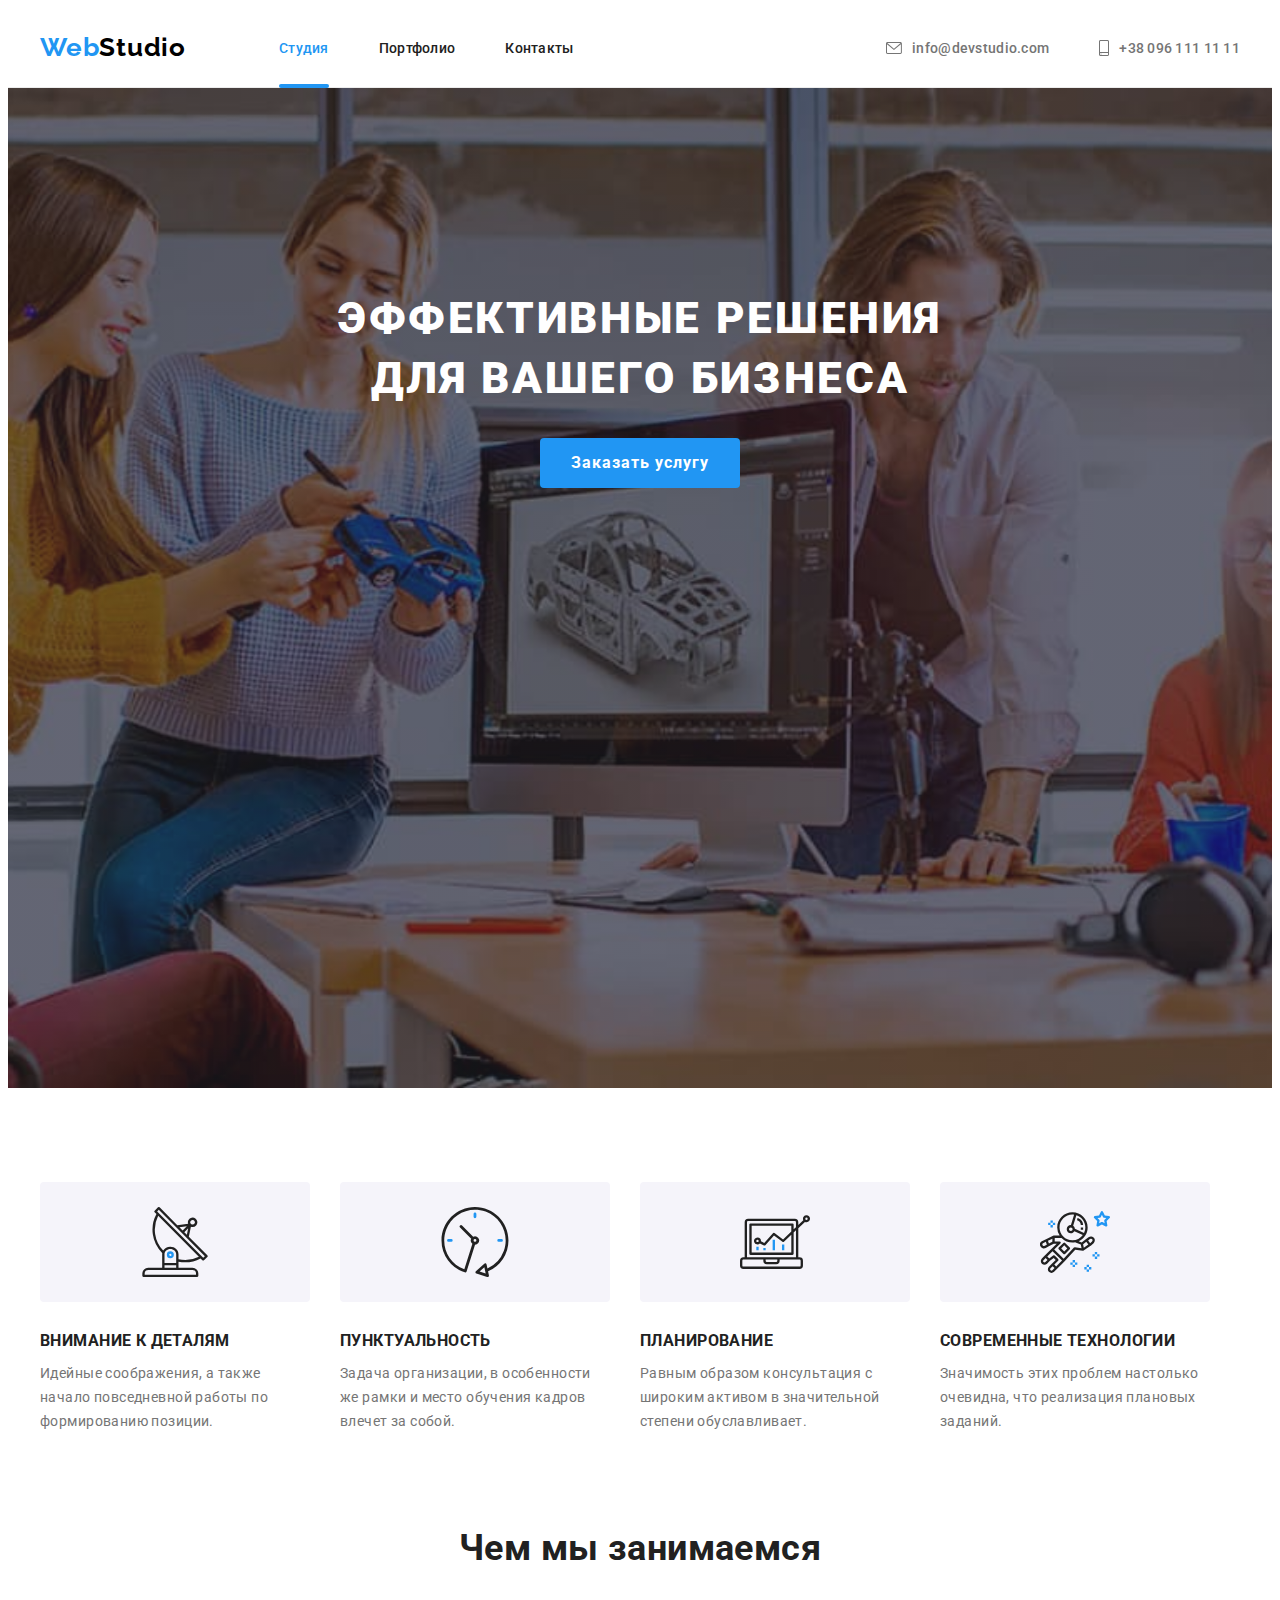
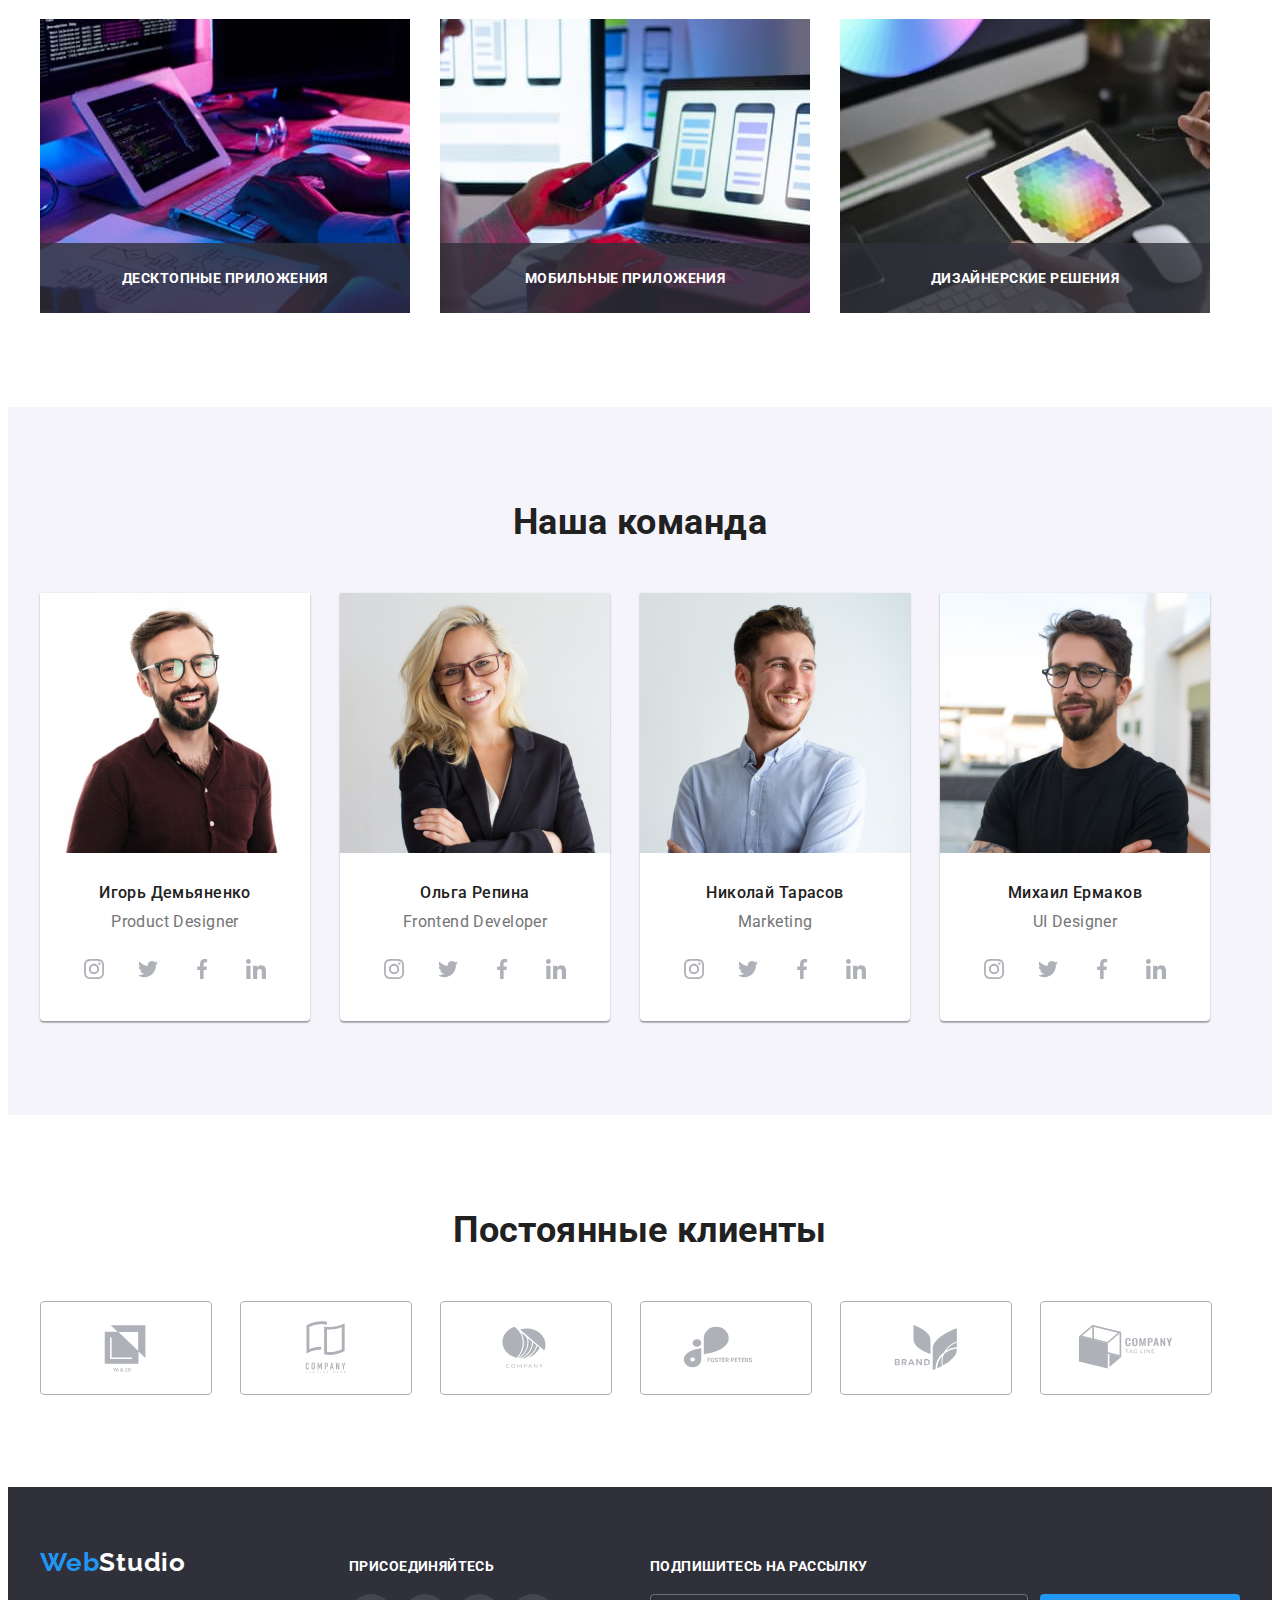
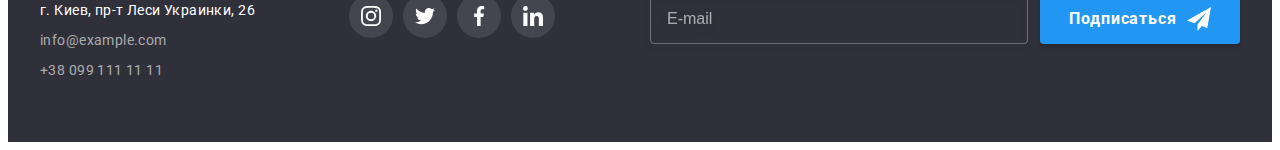
==== commit e1a9217a: "Виправляє позиціонування Hero та Переваги" ====
--- a/index.html
+++ b/index.html
@@ -483,10 +483,12 @@
         <form>
           <label class="form-label"
             >Имя
-            <input type="text" name="user-name" class="input" />
-            <svg class="input-icon" width="18" height="18">
-              <use href="./images/icons.svg#icon-form-person"></use>
-            </svg>
+            <span class="input-wrap">
+              <input type="text" name="user-name" class="input" />
+              <svg class="input-icon" width="18" height="18">
+                <use href="./images/icons.svg#icon-form-person"></use>
+              </svg>
+            </span>
           </label>
 
           <label class="form-label"
--- a/css/styles.css
+++ b/css/styles.css
@@ -207,7 +207,10 @@
     url('../images/hero.jpg');
   background-repeat: no-repeat;
   background-position: center;
-  background-size: 1600px;
+  max-width: 1600px;
+  background-size: cover;
+  height: 600px;
+  margin: 0 auto;
 }
 
 .hero-title {
@@ -263,10 +266,8 @@
 
 .advantage-icon-bg {
   display: flex;
-  padding-top: 25px;
-  padding-right: 100px;
-  padding-bottom: 25px;
-  padding-left: 100px;
+  justify-content: center;
+  align-items: center;
   height: 120px;
   margin-bottom: 30px;
   background-color: var(--advantage-item-bg);
@@ -535,7 +536,7 @@
 
 /* ============= SUBSCRIPTION ================= */
 .subscription {
-  margin-left: 93px;
+  margin-left: auto;
 }
 
 .subscription-form {
@@ -674,12 +675,16 @@
 }
 
 .form-label {
-  position: relative;
   display: block;
   margin-bottom: 10px;
   font-size: 12px;
   line-height: calc(14 / 12);
   letter-spacing: 0.01em;
+}
+
+.input-wrap {
+  position: relative;
+  display: block;
 }
 
 .input {
@@ -707,7 +712,7 @@
   position: absolute;
   top: 50%;
   left: 15px;
-  transform: translateY(0);
+  transform: translateY(-50%);
   transition: fill 250ms var(--cubic);
 }
 
